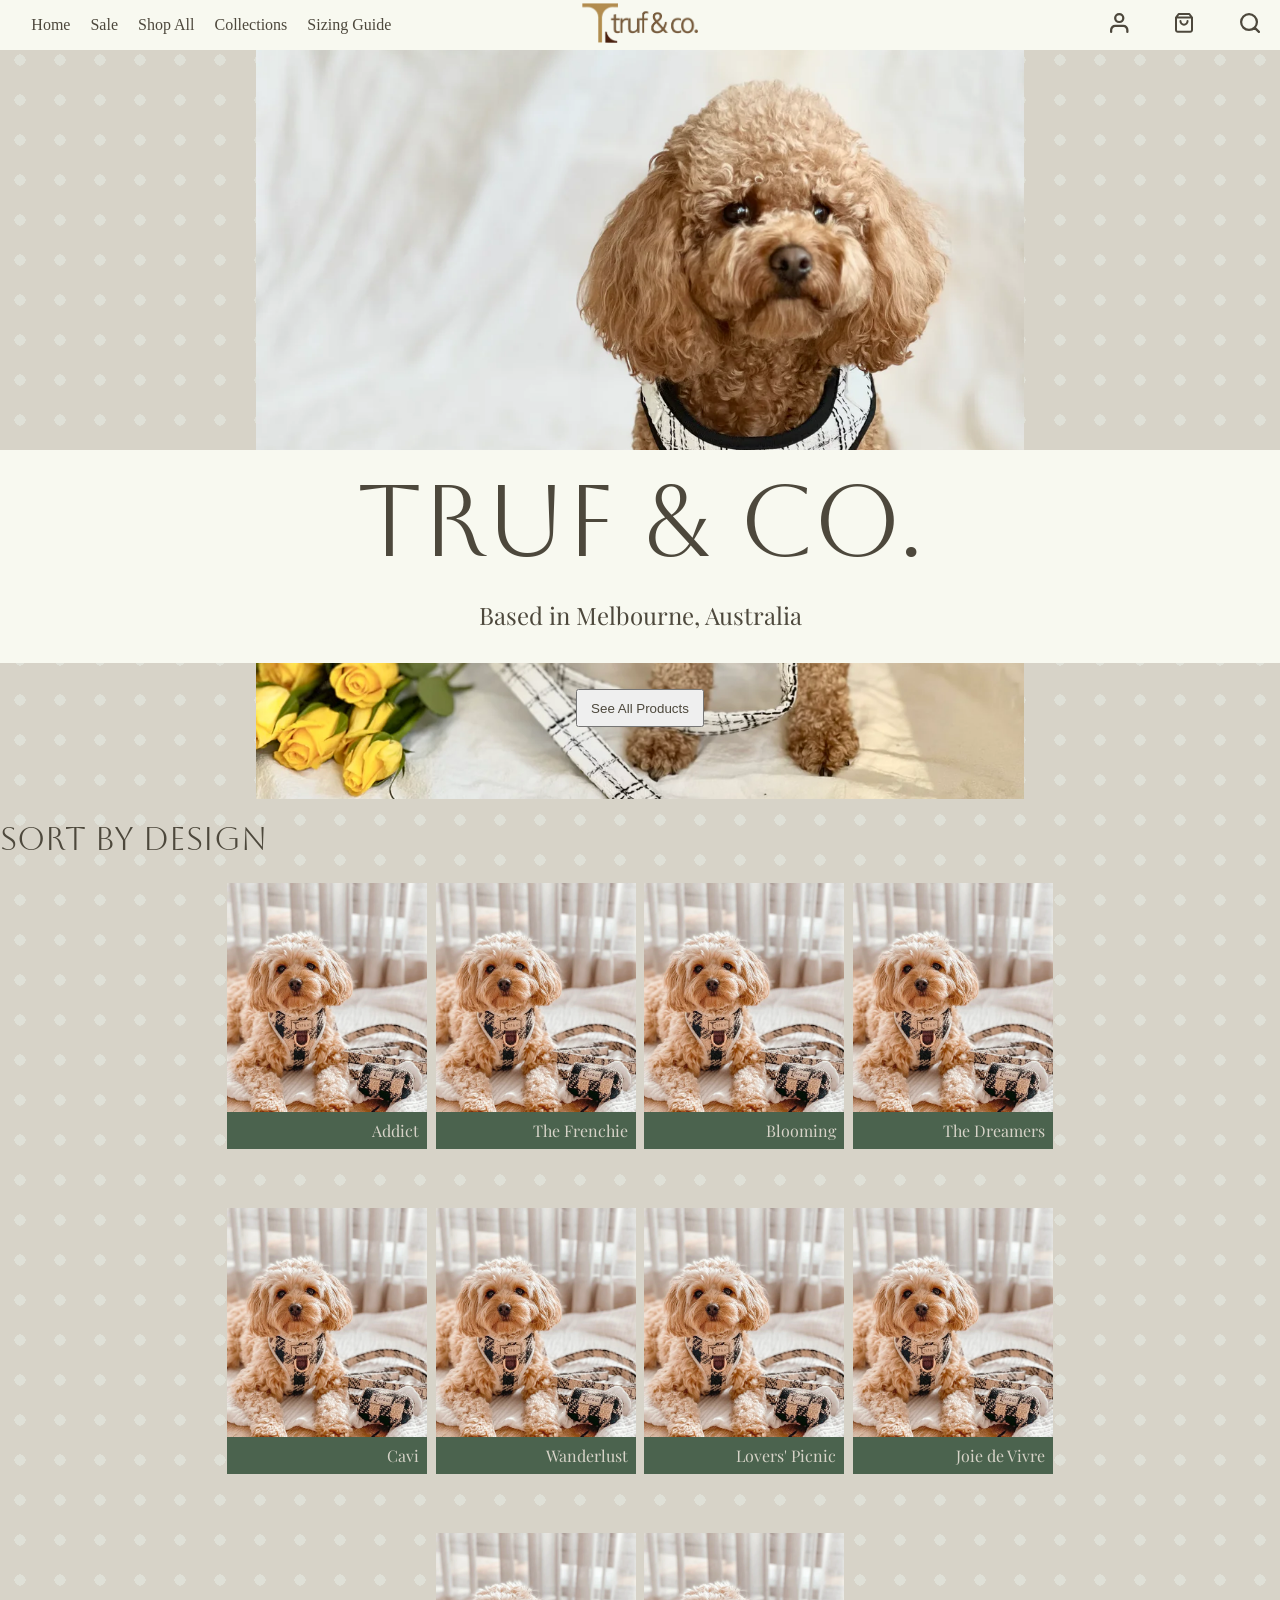
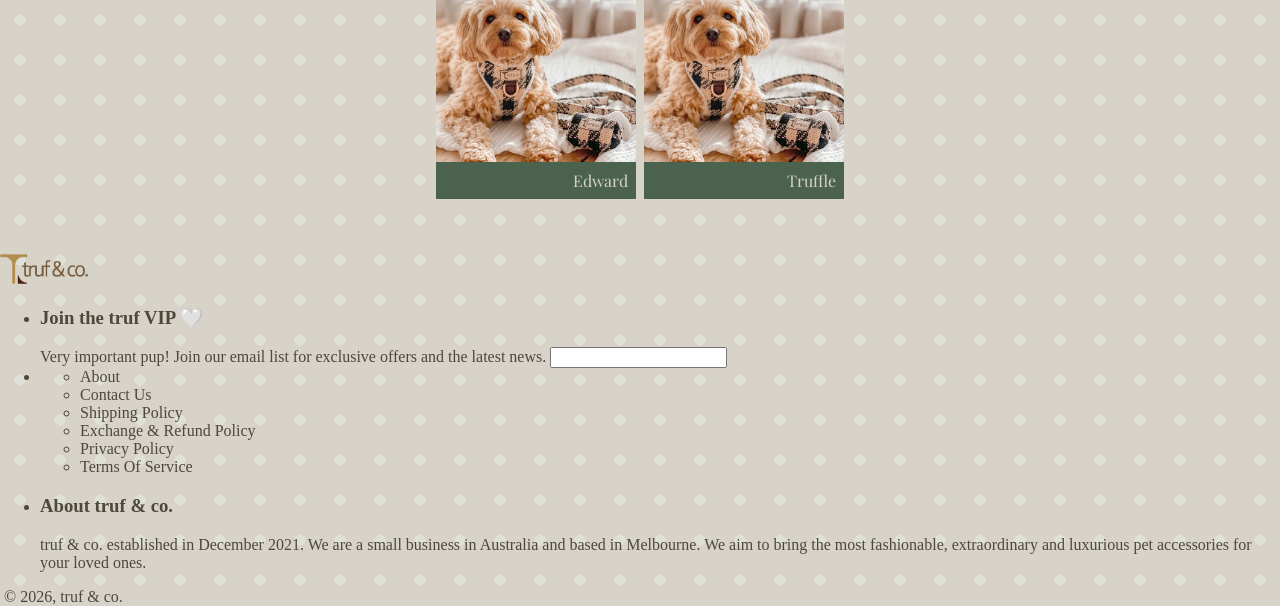
==== index.html @ fb55b65d "5/12" ====
<!DOCTYPE html>
<html lang="en">
<head>
    <meta charset="UTF-8">
    <meta name="viewport" content="width=device-width, initial-scale=1.0">
    <title>truf & co.</title>
    
    <link rel="stylesheet" href="style.css">
    <link rel="preconnect" href="https://fonts.googleapis.com">
    <link rel="preconnect" href="https://fonts.gstatic.com" crossorigin>
    <link href="https://fonts.googleapis.com/css2?family=Aboreto&family=Playfair+Display:ital,wght@0,400..900;1,400..900&display=swap" rel="stylesheet">
    
</head>
<body>
    <nav>
        <ul class="leftAlign">
            <li><a href="index.html">Home</a></li>
            <li><a href="">Sale</a></li>
            <li>
                <div class="dropdown">
                    <a href="allProducts.html" class="dropbtn">Shop All</a><br>
                    <aside class="dropdownContent">
                            <br><a href="harnessProductListing.html">Harnesses</a> <br><br>
                            <a href="sweaterProductListing.html">Sweaters & Jumpers</a><br><br>
                            <a href="">Bandanas</a><br><br>
                            <a href="">Leashes</a><br><br>
                            <a href="">Collars</a><br><br>
                            <a href="">Waste Bag Holders</a><br><br>
                            <a href="">Accessories</a><br><br>
                            <a href="">For Hoomans</a><br>
                    </aside>
                </div>
            </li>

            <li>
                <div class="dropdown">
                    <a class="dropbtn">Collections</a><br>
                    <aside class="dropdownContent">
                            <br><a href="addictProductListing.html">Addict</a> <br><br>
                            <a href="">The Frenchie</a><br><br>
                            <a href="">Blooming</a><br><br>
                            <a href="">The Dreamers</a><br><br>
                            <a href="">Cavi</a><br><br>
                            <a href="">Wanderlust</a><br><br>
                            <a href="">Lover's Picnic</a><br><br>
                            <a href="">Joie de Vivre</a><br><br>
                            <a href="">Edward</a><br><br>
                            <a href="">Truffle</a><br>
                    </aside>
                </div>    
            </li>
            <li><a href="">Sizing Guide</a></li>
        </ul>



        <div class="center">
            <a><img src="image/logo.png" height="40px"></a>
        </div>


        <div class="rightAlign">
            <span><a><img src="image/profile.svg" height="20px"></a></span>
            <span><a> <img src="image/shoppingBag.svg"height="20px"> </a></span>
            <span><a> <img src="image/search.svg"height="20px"> </a></span>
        </div>
    </nav>

    <header class="hero" >
        <img src="image/hero.webp" >
        <div class="overlay"> 
            <div class="banner">
                <h1>truf & co.</h1>
                <h2>Based in Melbourne, Australia</h2>
            </div>
            <button><a href="allProducts.html">See All Products</a></button>
        </div>
        </div>
    </header>

    <main class="whiteBG">
        <h1>Sort By Design</h1>
        <div id="allProducts" class="style"></div>
    </main>

    <footer>
        <img src="image/logo.png" height="30px">
        <ul>
            <li> 
                <h3>Join the truf VIP 🤍</h3> 
                Very important pup! Join our email list for exclusive offers and the latest news.
                <input type="email">
            </li>
            <li>
                <ul>
                    <li>About</li>
                    <li>Contact Us</li>
                    <li>Shipping Policy</li>
                    <li>Exchange & Refund Policy</li>
                    <li>Privacy Policy</li>
                    <li>Terms Of Service</li>
                </ul>
            </li>
            <li>
                <h3>About truf & co.</h1>
                truf & co. established in December 2021. We are a small business in Australia and based in Melbourne. We aim to bring the most fashionable, extraordinary and luxurious pet accessories for your loved ones.
            </li>
        </ul>
        <div>
            <span><img src=""><img src=""></span>
            © 2026, truf & co.
        </div>
    </footer>
</body>
<script src="script.js"></script>
</html>
---- style.css ----
:root {
  --polka-bg-image:
    radial-gradient(#dfe0d7 19.6%, transparent 19.6%);
  --polka-bg-position: 0px 0px, 40px 40px;
  --polka-bg-size: 40px 40px;
  --polka-bg-color: #D7D3C8;
}
body{
    margin: 0;
    padding: 0;
    font-family: "Times New Roman", system-ui;
    overflow-x: hidden;
    color: #4D483C;
    background-image: var(--polka-bg-image);
    background-position: var(--polka-bg-position);
    background-size: var(--polka-bg-size);
    background-color: var(--polka-bg-color);
    
}

a {
    text-decoration: none;
    color: #4D483C;
}

h1 {
    font-family: "Aboreto", system-ui;
    font-weight: 100;
    font-style: normal;
}
h2 {
    font-family: "Playfair Display", system-ui;
    font-weight: 100;
    font-style: normal;
}

                                                                  /* Nav bar */

nav {
    height: 50px;
    width: 100%;
    display: grid;
    position: fixed;
    grid-template-columns:1fr 1fr 1fr;
    align-items: center;
    padding: 0;
    z-index: 2;
    background-color: #F8F9F0;
}
.leftAlign {
    justify-self: start;
    width: 100%;
    height: 50px;
    display: flex;
    flex-direction: row;
}

.center {
    justify-self: center;
}

.rightAlign {
    justify-self: end;
    width: 150px;
    padding-left: 20px;
    padding-right: 20px;
    display: flex;
    justify-content: space-between;
}
nav > ul{
    margin:0 5% 0 5%;
    padding:0;
    list-style-type: none;
}

nav li{
    padding: 10px ;
    margin-top: auto;
    margin-bottom: auto;
    flex-shrink: 0;
    height:fit-content;
}

.dropdownContent {
    display: none;
}

.dropdownContent a{
    margin: 10px;
    padding: 5px;
}

.dropdown:hover .dropdownContent {
    display: block;
    position: absolute;
    background-color: #F8F9F0;
    padding: 10px;
    border-radius: 5px;
}
                                                                  /* Hero */

.header {
    background-color: #D7D3C8;
}

.hero{
    width: 100%;
    height: 50%;
}

.hero img{
    margin: 0 20% 0 20%;
    display: flex;
    justify-content: center;
    position: relative;
    max-height: 1024px;
    max-width: 60%;
    height: auto;
    width: 70%;
    object-fit: cover;
    z-index: 0;
}
.overlay {
    text-align: center;
    position: absolute;
    top: 50%;
    width: 100%;
    z-index: 1;
}
.banner{
    background-color: #F8F9F0;
    padding: 1%;
    box-shadow: black 5px;
}

.banner h1{
    font-size: 100px;
    text-align: center;
    margin: 0;
}
.overlay button{
    margin-top: 2%;
    padding: .75% 1% .75% 1%;
}

.productCard{
    display: flex;
    flex-direction: column;
    align-items: center;
    justify-content: space-between;
    width: fit-content;
    height: fit-content;
    padding: 10px;
}
.productCard img{
    max-width: 200px;
    width: auto;
    height: auto;
    object-fit: cover;
}
                                                                  /* Header */
header {

}
                                                                  /* Hero */
.productPage{
    background-color: #4D483C;
}
                                                                  /* Cards */
.productType {
    display: inline-flex;
    flex-wrap: wrap;
    justify-content: center;
}

.productSection {
    width: 23%;
    margin: 0.5%;
    height: fit-content;
}
.productSection img{
    width: 100%;
    z-index: -1;
}
.productSection h2{
    width: 92%;
    background-color: #D7D3C8;
    z-index: 1;
    position: relative;
    transform: translateY(-100%);
    padding: 4%;
    text-align: right;
}

.style {
    display: inline-flex;
    flex-wrap: wrap;
    justify-content: center;
    width: 70%;
    margin: 0 15%;
}
.style .productSection {
    min-width: 200px;
    max-height: 10%;
    width: 15%;
    margin: 0.5%;
}
.style article {
}
.style .productSection img{
    width: 100%;
    z-index: -1;
}
.style .productSection h2{
    background-color: #4B634E;
    color: #D7D3C8;
    font-size: 100%;
}
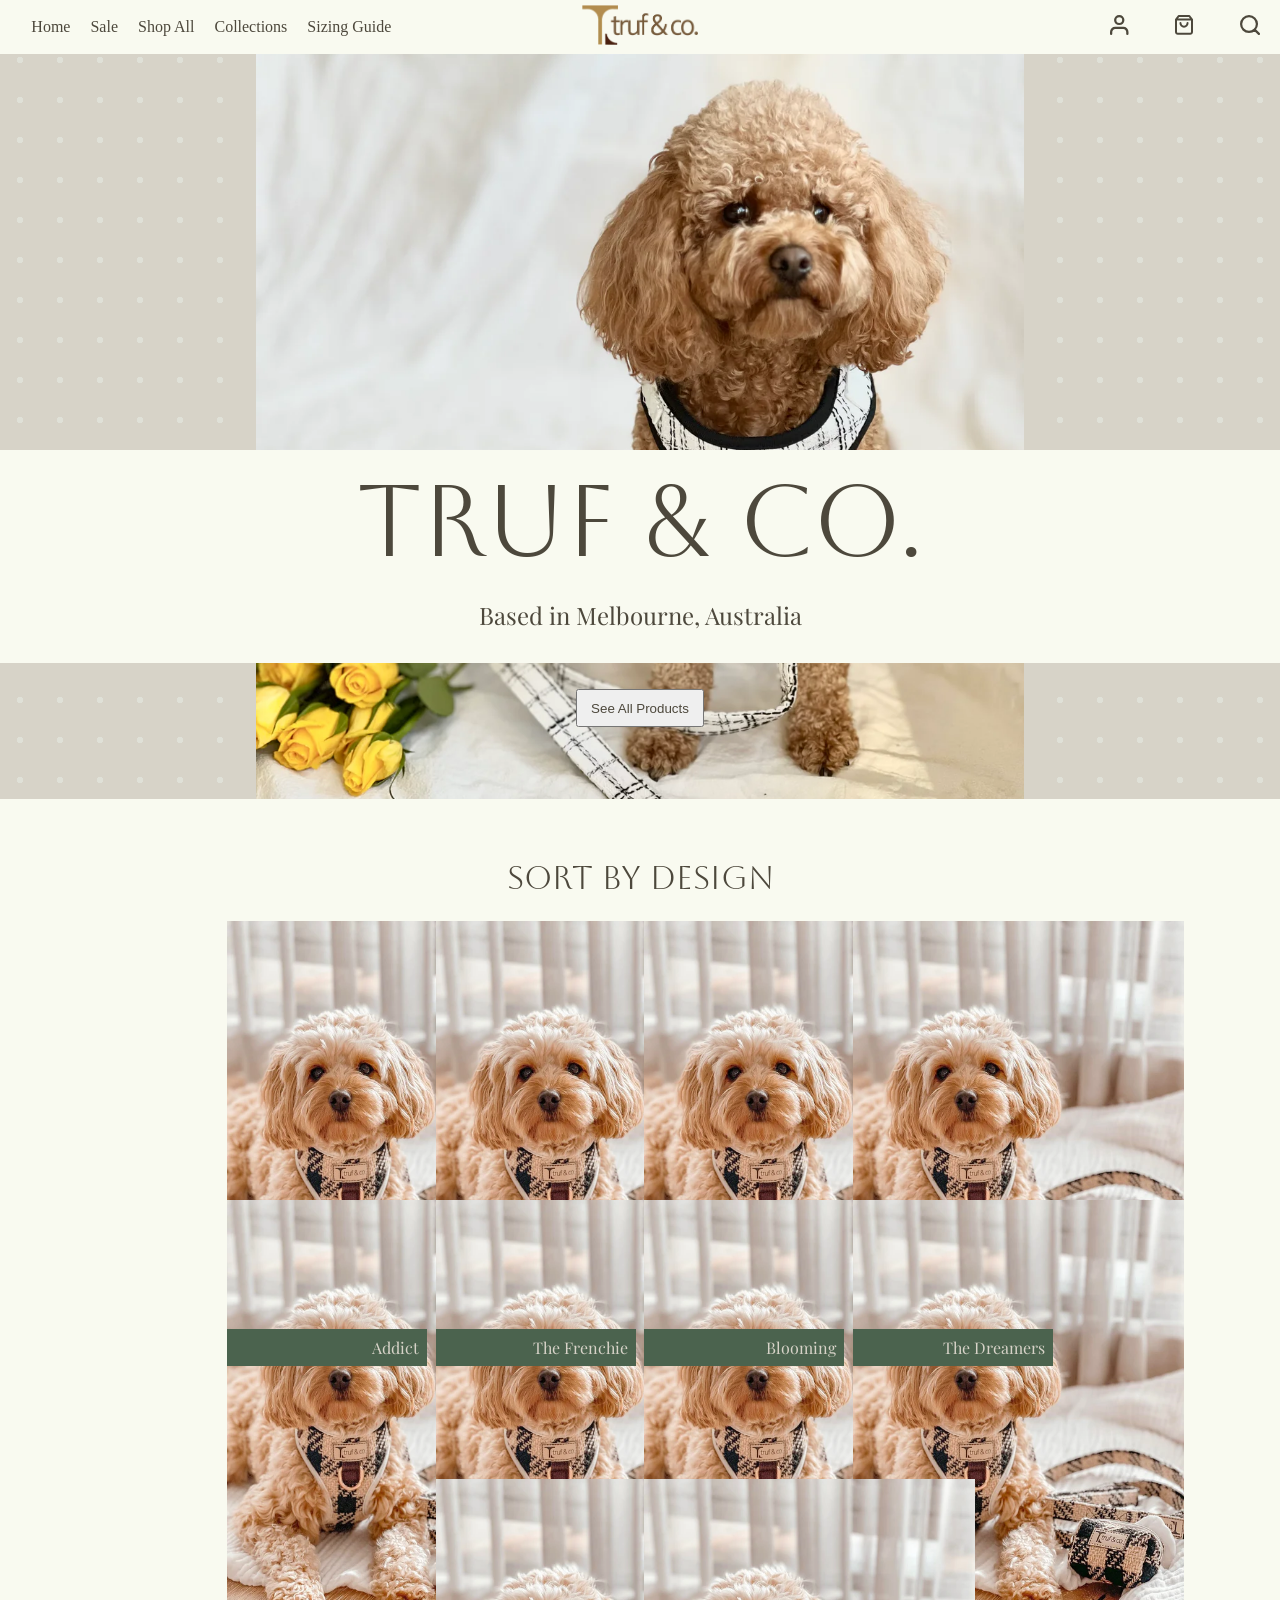
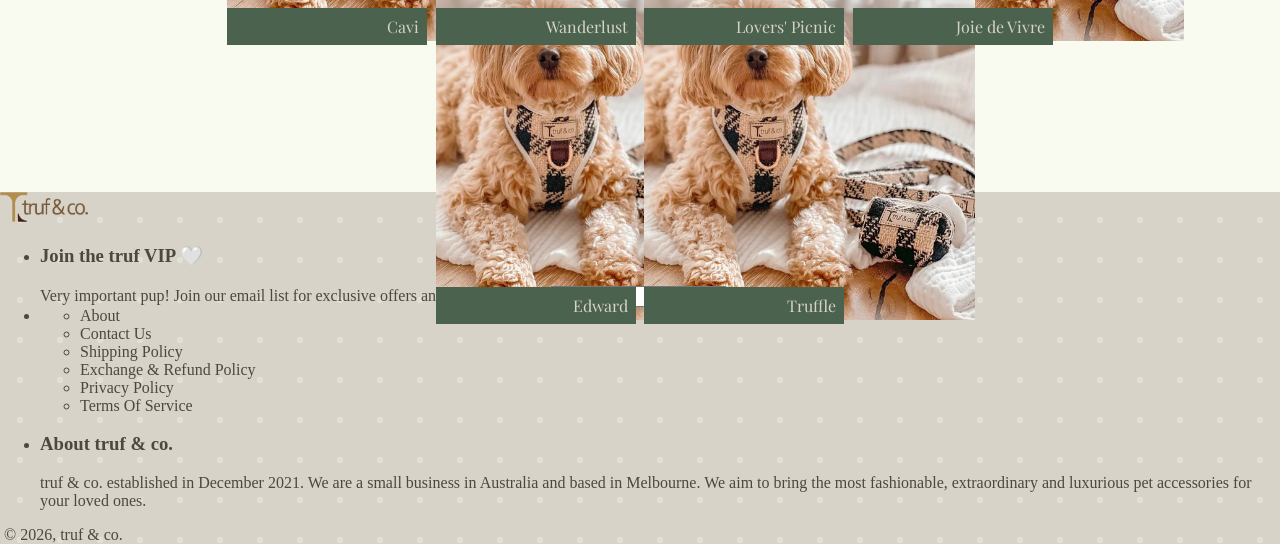
==== commit 8bb044b6: "5/12" ====
--- a/index.html
+++ b/index.html
@@ -78,8 +78,8 @@
         </div>
     </header>
 
-    <main class="whiteBG">
-        <h1>Sort By Design</h1>
+    <main class="whiteBG" id="Collections">
+        <h1 class="heading">Sort By Design</h1>
         <div id="allProducts" class="style"></div>
     </main>
 
--- a/style.css
+++ b/style.css
@@ -1,6 +1,6 @@
 :root {
   --polka-bg-image:
-    radial-gradient(#dfe0d7 19.6%, transparent 19.6%);
+    radial-gradient(#dfe0d7 10.6%, transparent 5.6%);
   --polka-bg-position: 0px 0px, 40px 40px;
   --polka-bg-size: 40px 40px;
   --polka-bg-color: #D7D3C8;
@@ -37,15 +37,17 @@
                                                                   /* Nav bar */
 
 nav {
-    height: 50px;
+    height: 6%;
     width: 100%;
     display: grid;
     position: fixed;
+    top: 0;
+    left: 0;
     grid-template-columns:1fr 1fr 1fr;
     align-items: center;
     padding: 0;
     z-index: 2;
-    background-color: #F8F9F0;
+    background-color: #f9faf0;
 }
 .leftAlign {
     justify-self: start;
@@ -128,7 +130,7 @@
     z-index: 1;
 }
 .banner{
-    background-color: #F8F9F0;
+    background-color: #f9faf0;
     padding: 1%;
     box-shadow: black 5px;
 }
@@ -143,30 +145,46 @@
     padding: .75% 1% .75% 1%;
 }
 
+                                                                  /* Product List Card */
+
 .productCard{
-    display: flex;
-    flex-direction: column;
-    align-items: center;
+    display: inline-flex;
+    flex-wrap: wrap;
+    justify-content: center;
     justify-content: space-between;
     width: fit-content;
     height: fit-content;
     padding: 10px;
+    background-color: #D7D3C8 ;
+    margin: 0.5%;
 }
 .productCard img{
-    max-width: 200px;
-    width: auto;
-    height: auto;
+    width: 331px;
+    height: 441px;
     object-fit: cover;
 }
                                                                   /* Header */
-header {
-
-}
-                                                                  /* Hero */
+.header {
+    width: 100%;
+    height: 100%;
+    background-color: #4B634E;
+    padding: 10% 0;
+    margin: 3% 0;
+}
+                                                                  /* Section */
 .productPage{
     background-color: #4D483C;
 }
-                                                                  /* Cards */
+.whiteBG {
+    background-color: #f9faf0;
+    --polka-bg-image:
+    radial-gradient(#D7D3C8  10.6%, transparent 5.6%);
+}
+#Collections {
+    text-align: center;
+    padding: 3% 0;
+}
+                                                                  /* Section cards */
 .productType {
     display: inline-flex;
     flex-wrap: wrap;
@@ -180,15 +198,14 @@
 }
 .productSection img{
     width: 100%;
-    z-index: -1;
 }
 .productSection h2{
     width: 92%;
     background-color: #D7D3C8;
-    z-index: 1;
     position: relative;
     transform: translateY(-100%);
     padding: 4%;
+    margin: 0;
     text-align: right;
 }
 
@@ -204,15 +221,15 @@
     max-height: 10%;
     width: 15%;
     margin: 0.5%;
-}
-.style article {
+    height: 270px;
 }
 .style .productSection img{
-    width: 100%;
-    z-index: -1;
+    width: 331px;
+    height: 441px;
 }
 .style .productSection h2{
     background-color: #4B634E;
     color: #D7D3C8;
     font-size: 100%;
-}+}
+
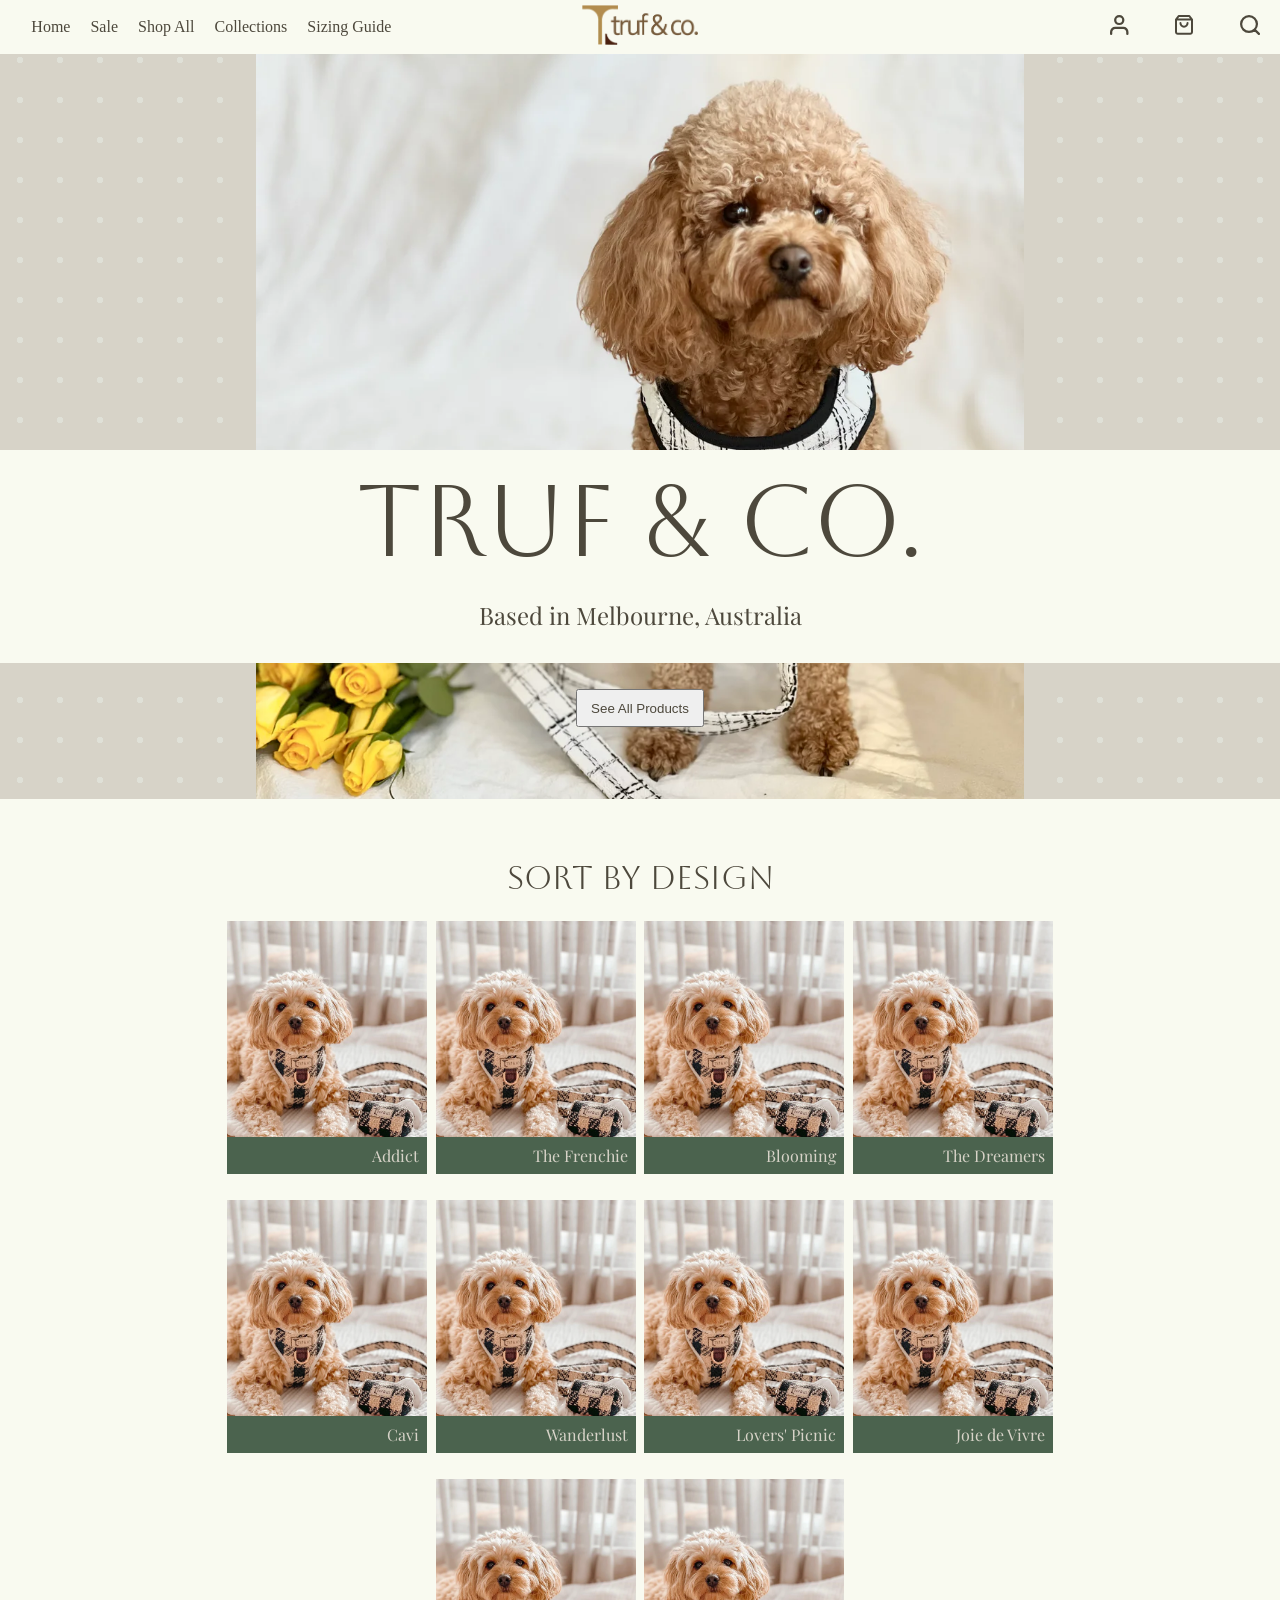
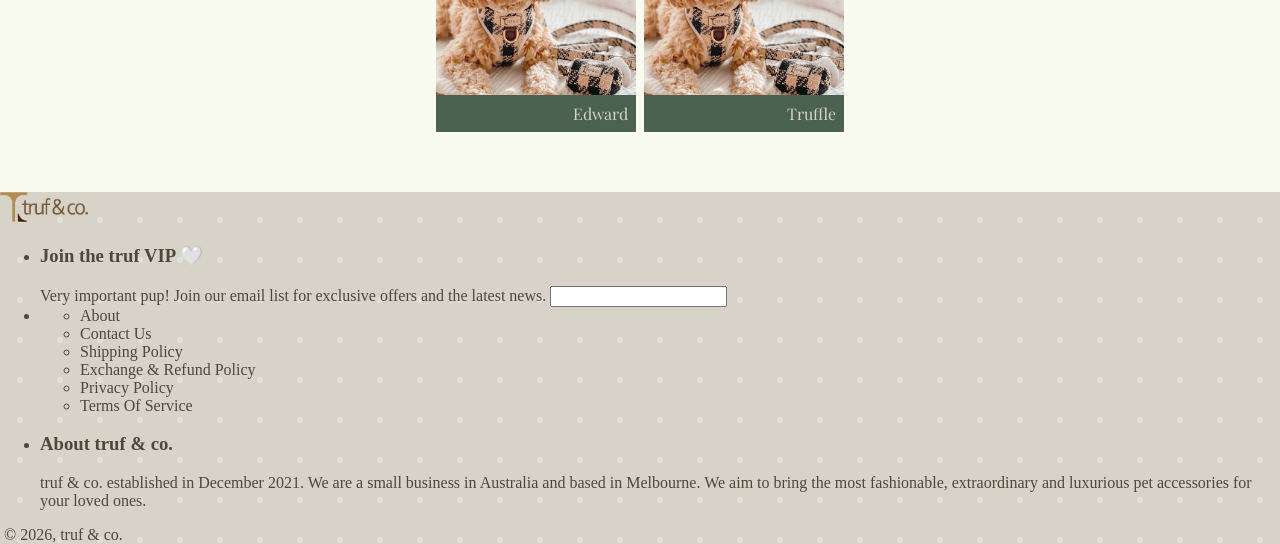
==== commit 2472630b: "5/19" ====
--- a/index.html
+++ b/index.html
@@ -66,7 +66,7 @@
         </div>
     </nav>
 
-    <header class="hero" >
+    <div class="hero" >
         <img src="image/hero.webp" >
         <div class="overlay"> 
             <div class="banner">
@@ -76,7 +76,7 @@
             <button><a href="allProducts.html">See All Products</a></button>
         </div>
         </div>
-    </header>
+    </div>
 
     <main class="whiteBG" id="Collections">
         <h1 class="heading">Sort By Design</h1>
--- a/style.css
+++ b/style.css
@@ -85,6 +85,7 @@
 
 .dropdownContent {
     display: none;
+    background-color: #F8F9F0;
 }
 
 .dropdownContent a{
@@ -95,15 +96,21 @@
 .dropdown:hover .dropdownContent {
     display: block;
     position: absolute;
+    padding: 10px;
+    border-radius: 2px;
+}
+.productPageNav {
+    background-color: #CEC5B5;
+}
+.productPageNav .dropdownContent{
+    background-color: #CEC5B5;
+}
+.productNav {
     background-color: #F8F9F0;
-    padding: 10px;
-    border-radius: 5px;
 }
                                                                   /* Hero */
 
-.header {
-    background-color: #D7D3C8;
-}
+
 
 .hero{
     width: 100%;
@@ -163,17 +170,37 @@
     height: 441px;
     object-fit: cover;
 }
-                                                                  /* Header */
-.header {
+                                                                  /* Headers */
+.wrapper {
     width: 100%;
     height: 100%;
     background-color: #4B634E;
     padding: 10% 0;
-    margin: 3% 0;
+    margin: 3% 0 0;
+}
+.titleHeading {
+    background-color: #D7D3C8;
+    margin: 0;
+    padding: 1% 0;
+    text-align: center;
+}
+.titleHeading h1{
+    margin: 0;
+}
+.stickyFilter {
+    background-color: #F8F9F0;
+    display: flex;
+    justify-content: space-between;
+    padding: 2%;
+}
+.stickyFilter p{
+    margin: 0 5%;  
 }
                                                                   /* Section */
 .productPage{
     background-color: #4D483C;
+    --polka-bg-image:
+    radial-gradient(#9C9993  10.6%, transparent 5.6%)
 }
 .whiteBG {
     background-color: #f9faf0;
@@ -224,8 +251,8 @@
     height: 270px;
 }
 .style .productSection img{
-    width: 331px;
-    height: 441px;
+    width: 100%;
+    transition: .5s ease-in;
 }
 .style .productSection h2{
     background-color: #4B634E;
@@ -233,3 +260,4 @@
     font-size: 100%;
 }
 
+
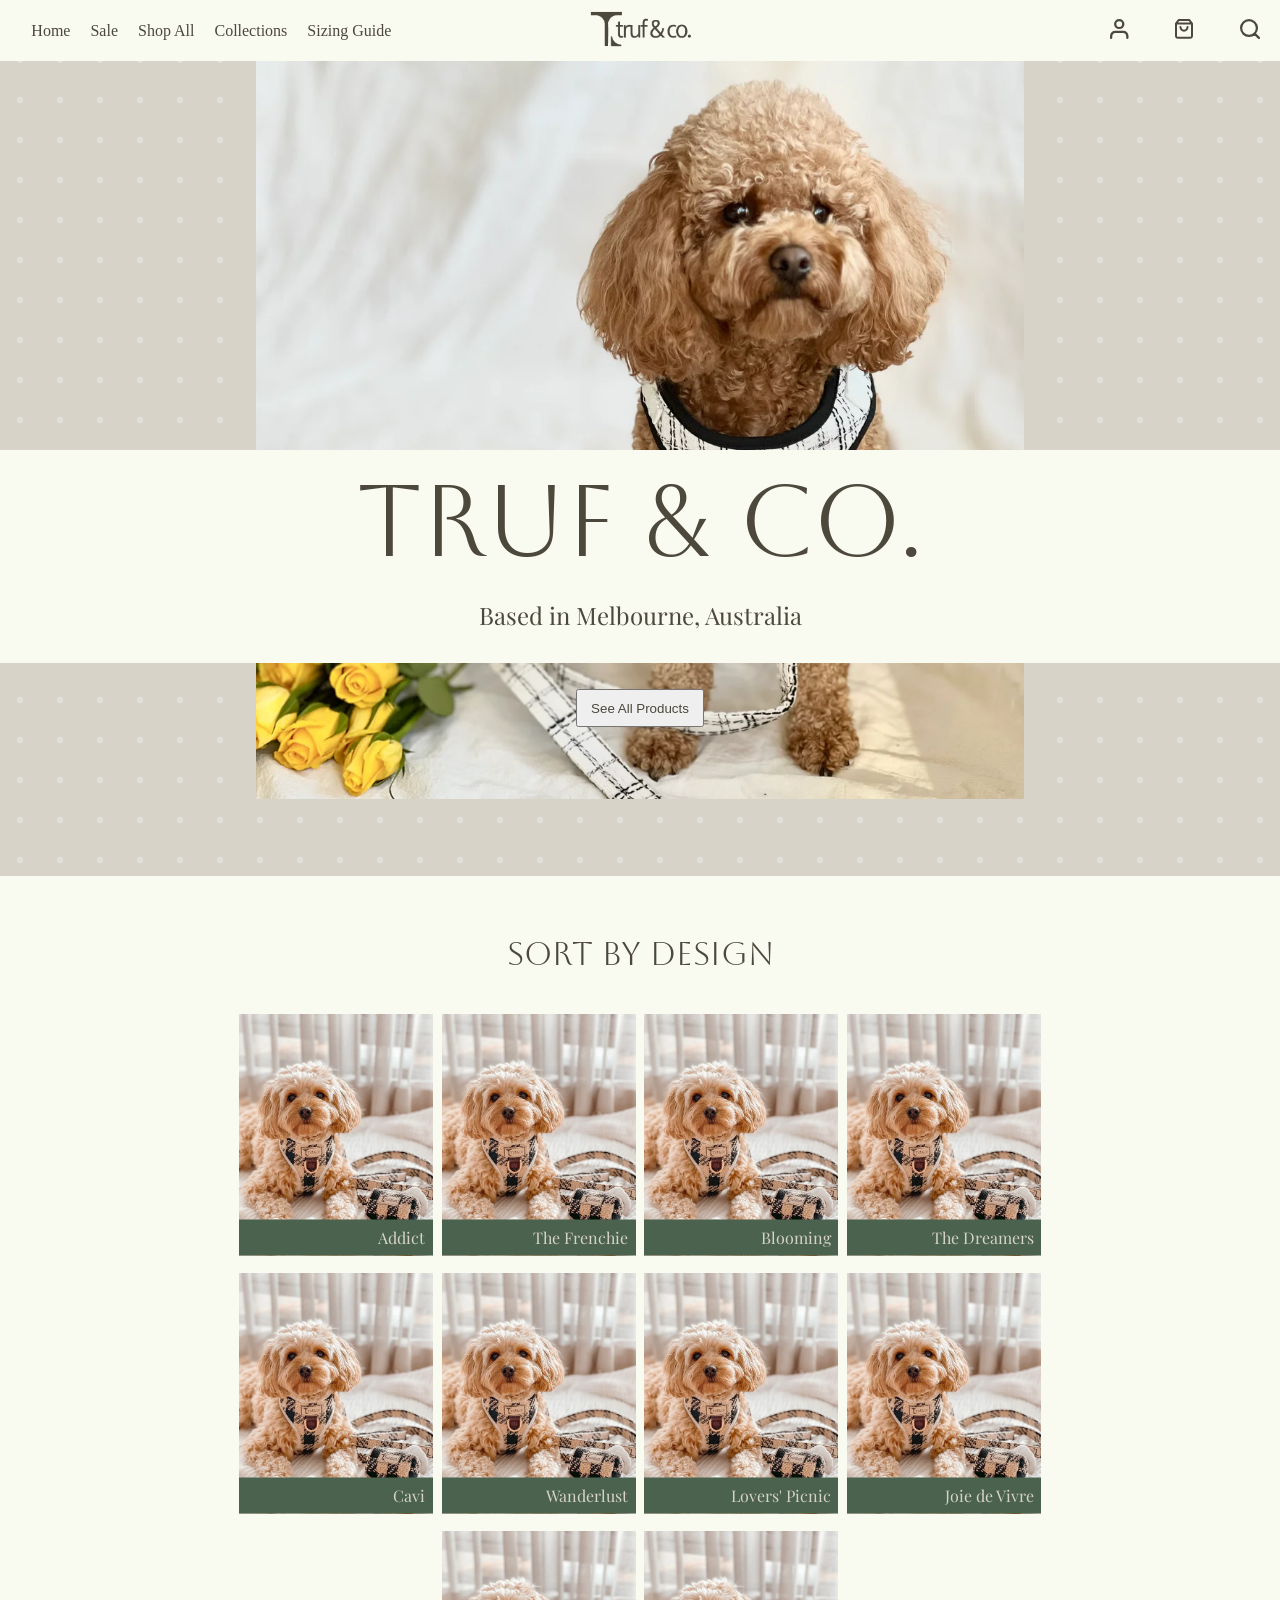
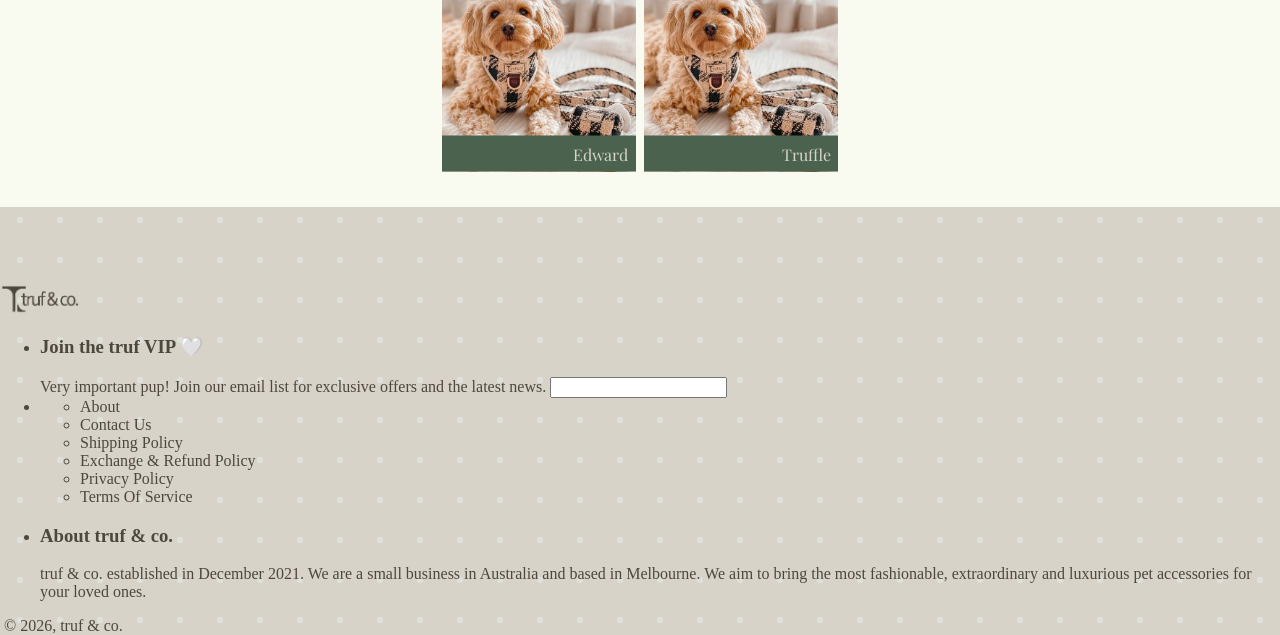
==== commit 5e3fd9e0: "Add product filtering and sorting options, enhance cart functionality, and improve responsive design" ====
--- a/index.html
+++ b/index.html
@@ -14,10 +14,10 @@
 <body>
     <nav>
         <ul class="leftAlign">
-            <li><a href="index.html">Home</a></li>
-            <li><a href="">Sale</a></li>
-            <li>
-                <div class="dropdown">
+            <li class="desktop"><a href="index.html">Home</a></li>
+            <li class="desktop"><a href="">Sale</a></li>
+            <li class="desktop">
+                <div class="dropdown desktop">
                     <a href="allProducts.html" class="dropbtn">Shop All</a><br>
                     <aside class="dropdownContent">
                             <br><a href="harnessProductListing.html">Harnesses</a> <br><br>
@@ -29,10 +29,12 @@
                             <a href="">Accessories</a><br><br>
                             <a href="">For Hoomans</a><br>
                     </aside>
+
+                    
                 </div>
             </li>
 
-            <li>
+            <li class="desktop">
                 <div class="dropdown">
                     <a class="dropbtn">Collections</a><br>
                     <aside class="dropdownContent">
@@ -49,20 +51,26 @@
                     </aside>
                 </div>    
             </li>
-            <li><a href="">Sizing Guide</a></li>
+            <li class="desktop"><a href="">Sizing Guide</a></li>
+
+            <li><div class="mobile">
+            <a><img src="image/truflogo1Vectorized.png" height="40px"></a>
+            </li>
+        </div>
         </ul>
 
 
 
         <div class="center">
-            <a><img src="image/logo.png" height="40px"></a>
+            <a class="desktop"><img src="image/truflogo1Vectorized.png" height="40px"></a>
         </div>
 
 
         <div class="rightAlign">
             <span><a><img src="image/profile.svg" height="20px"></a></span>
-            <span><a> <img src="image/shoppingBag.svg"height="20px"> </a></span>
+            <span><a href="cart.html"> <img src="image/shoppingBag.svg"height="20px"> </a></span>
             <span><a> <img src="image/search.svg"height="20px"> </a></span>
+            <span class="mobile"><a> <img src="image/hamburger.svg"height="20px"> </a></span>
         </div>
     </nav>
 
@@ -84,7 +92,7 @@
     </main>
 
     <footer>
-        <img src="image/logo.png" height="30px">
+        <img src="image/truflogo1Vectorized.png" height="30px">
         <ul>
             <li> 
                 <h3>Join the truf VIP 🤍</h3> 
--- a/style.css
+++ b/style.css
@@ -14,8 +14,11 @@
     background-image: var(--polka-bg-image);
     background-position: var(--polka-bg-position);
     background-size: var(--polka-bg-size);
-    background-color: var(--polka-bg-color);
-    
+    background-color: var(--polka-bg-color);    
+}
+
+main{
+    margin: 6% 0;
 }
 
 a {
@@ -37,7 +40,7 @@
                                                                   /* Nav bar */
 
 nav {
-    height: 6%;
+    height: 61px;
     width: 100%;
     display: grid;
     position: fixed;
@@ -108,6 +111,18 @@
 .productNav {
     background-color: #F8F9F0;
 }
+.mobile {
+    display: none;
+}
+
+@media (max-width: 750px) {
+    .mobile {
+        display: block;
+    }
+    .desktop {
+        display: none;
+    }
+}
                                                                   /* Hero */
 
 
@@ -159,42 +174,86 @@
     flex-wrap: wrap;
     justify-content: center;
     justify-content: space-between;
-    width: fit-content;
-    height: fit-content;
-    padding: 10px;
-    background-color: #D7D3C8 ;
-    margin: 0.5%;
+    width: 267px;
+    height: 369px;
+    margin: 1.2% 0.5%;
 }
 .productCard img{
-    width: 331px;
-    height: 441px;
+    width: 267px;
+    height: 306px;
     object-fit: cover;
+}
+.productText {
+    z-index: 2;
+    background-color: #D7D3C8;
+    padding: 4%;
+    padding-bottom: 0;
+    height: 64px;
+}
+.productText p, .productText span{
+    margin: 0 2% 0 2%;
+    display: flex;
+    float: left;
+}
+.productText h4 {
+    margin: 1%;
+}
+.saleBadge {
+    background-color: #4B634E;
+    color: #D7D3C8;
+    padding: 0 7%;
+    margin-left: 2%;
+    border-radius: 25px;
+}
+.offSale {
+    background-color: #4D483C;
+    color: #D7D3C8;
+    padding: 0 7%;
+    border-radius: 25px;
 }
                                                                   /* Headers */
 .wrapper {
     width: 100%;
-    height: 100%;
+    height: auto;
     background-color: #4B634E;
+    font-size: 60px;
+    color: #F8F9F0;
+    text-align: center;
+}
+.wrapper h1{
     padding: 10% 0;
-    margin: 3% 0 0;
-}
+    margin: 0;
+}
+
+.wrapper img {
+    margin: 0;
+    object-fit: cover;
+    width: 100%;
+    height: 750px;
+}
+
 .titleHeading {
     background-color: #D7D3C8;
     margin: 0;
     padding: 1% 0;
     text-align: center;
+    border-bottom: black 1px solid;
 }
 .titleHeading h1{
     margin: 0;
 }
-.stickyFilter {
+.Filter {
     background-color: #F8F9F0;
     display: flex;
     justify-content: space-between;
-    padding: 2%;
-}
-.stickyFilter p{
+    padding: 1.5%;
+}
+.Filter p{
     margin: 0 5%;  
+}
+.stickyTitle {
+    position: sticky;
+    top: 50px;
 }
                                                                   /* Section */
 .productPage{
@@ -219,9 +278,9 @@
 }
 
 .productSection {
-    width: 23%;
-    margin: 0.5%;
-    height: fit-content;
+    margin: 2% 0.5%;
+    width: 334px;
+    height: 373px;
 }
 .productSection img{
     width: 100%;
@@ -244,11 +303,10 @@
     margin: 0 15%;
 }
 .style .productSection {
-    min-width: 200px;
     max-height: 10%;
-    width: 15%;
-    margin: 0.5%;
-    height: 270px;
+    width: 194px;
+    margin: 2.3% 0.5%;
+    height: 217px;
 }
 .style .productSection img{
     width: 100%;
@@ -260,4 +318,169 @@
     font-size: 100%;
 }
 
-
+.imageB {
+    display: none;
+}
+.imageA {
+    display: block;
+}
+.productCard:hover, .productSection:hover {
+    .imageA {
+        display: none;
+    }
+    .imageB {
+        display:block;
+    }
+}
+
+
+                                                                  /* product page */
+.productInfo {
+    display: grid;
+    grid-template-columns: 1fr 1fr;
+    margin: 2% 4% 0 4%;
+    color: #515F59;
+}
+.productListing {
+    background-color: #F8F9F0;
+    --polka-bg-image:transparent;
+}
+.productListing .wrapper {
+    height: 756px;
+}
+.productInfo h2 {
+    margin: 0;
+    font-size: 64px;
+}
+.productInfo .productPrice {
+    margin: 0 0 5% 0;
+    font-family: "helvetica";
+    font-weight: bold;
+    font-size: 32px;
+}
+.productDetails h4{
+    margin: 1% 0 0 0;
+    font-size: 24px;
+    font-weight: normal;
+}
+.tableHeadings th{
+    text-align:left;
+    padding-bottom: 2%;
+    font-size: 24px
+}
+.tableHeadings button{
+    background: unset; 
+    border: 0;
+    text-align:left;
+    padding-bottom: 1%;
+    font-size: 24px;
+    font-weight: bold;
+    font-family: 'Times New Roman', Times, serif;
+    color: #4B634E;
+}
+.tableData th, .tableData td{
+ width: 50%;   
+}
+.productDetails table {
+    width: 100%;
+}
+
+
+
+#quantity {
+    display: grid;
+    grid-template-columns:1fr 1fr 1fr;
+    text-align: center;
+    width: 50%;
+    border: #4B634E 2px solid;
+    border-radius: 5px;
+}
+
+#quantity button{
+    background: unset; 
+    border: 0;
+    padding: 2%;
+    cursor:pointer;
+}
+.addToCart button{
+    margin-top: 6%;
+    background: #CEC5B5; 
+    border: 0;
+    width: 200%;
+    height: 50px;
+    cursor:pointer;
+}
+
+.tableButtons input {
+    position: absolute;
+    opacity: 0;
+    cursor: pointer;
+    height: 0;
+    width: 0;
+}
+.tableButtons label{
+    
+    position: relative;
+    cursor: pointer;
+    font-size: 22px;
+    user-select: none;
+}
+
+.tableButtons label input:checked ~ .checkmark {
+  background-color: #515F59;
+  color: #D7D3C8;
+}
+.size span {
+    display: inline-block;
+    height: 50px;
+    width: 50px;
+    text-align: center;
+    background-color: unset;
+    color: #515F59;
+    border: #515F59 solid 1px;
+    border-radius: 5px;
+}
+.size p{
+    transform: translateY(-10px);
+}
+.colourSelect span{
+    display: flex;
+    float: left;
+    width: 80px;
+    height: 80px;
+    border-radius: 50px;
+    border: #4D483C solid 1px;
+    margin-right: 20px;
+    margin-bottom: 10%;
+}
+.colourSelect p{
+    margin:auto;
+}
+
+.tableButtons label input:checked ~ #selectBeige {
+  background-color: #F0D2C8;
+}
+.tableButtons label input:checked ~ #selectGrey {
+  background-color: #CCCACA;
+}
+
+.productDetails summary{
+    width: 100%;
+    font-size: 20px;
+    font-family: "Aboreto", system-ui;
+    font-weight: 100;
+    font-style: normal;
+    padding: 3% 0;
+    border-top: #4D483C solid 2px;
+    cursor:pointer;
+}
+.productDetails summary::marker {
+  content: "";
+}
+
+
+.productDetails details p{
+    margin-left: 2%;
+    margin-top: -2%;
+}
+
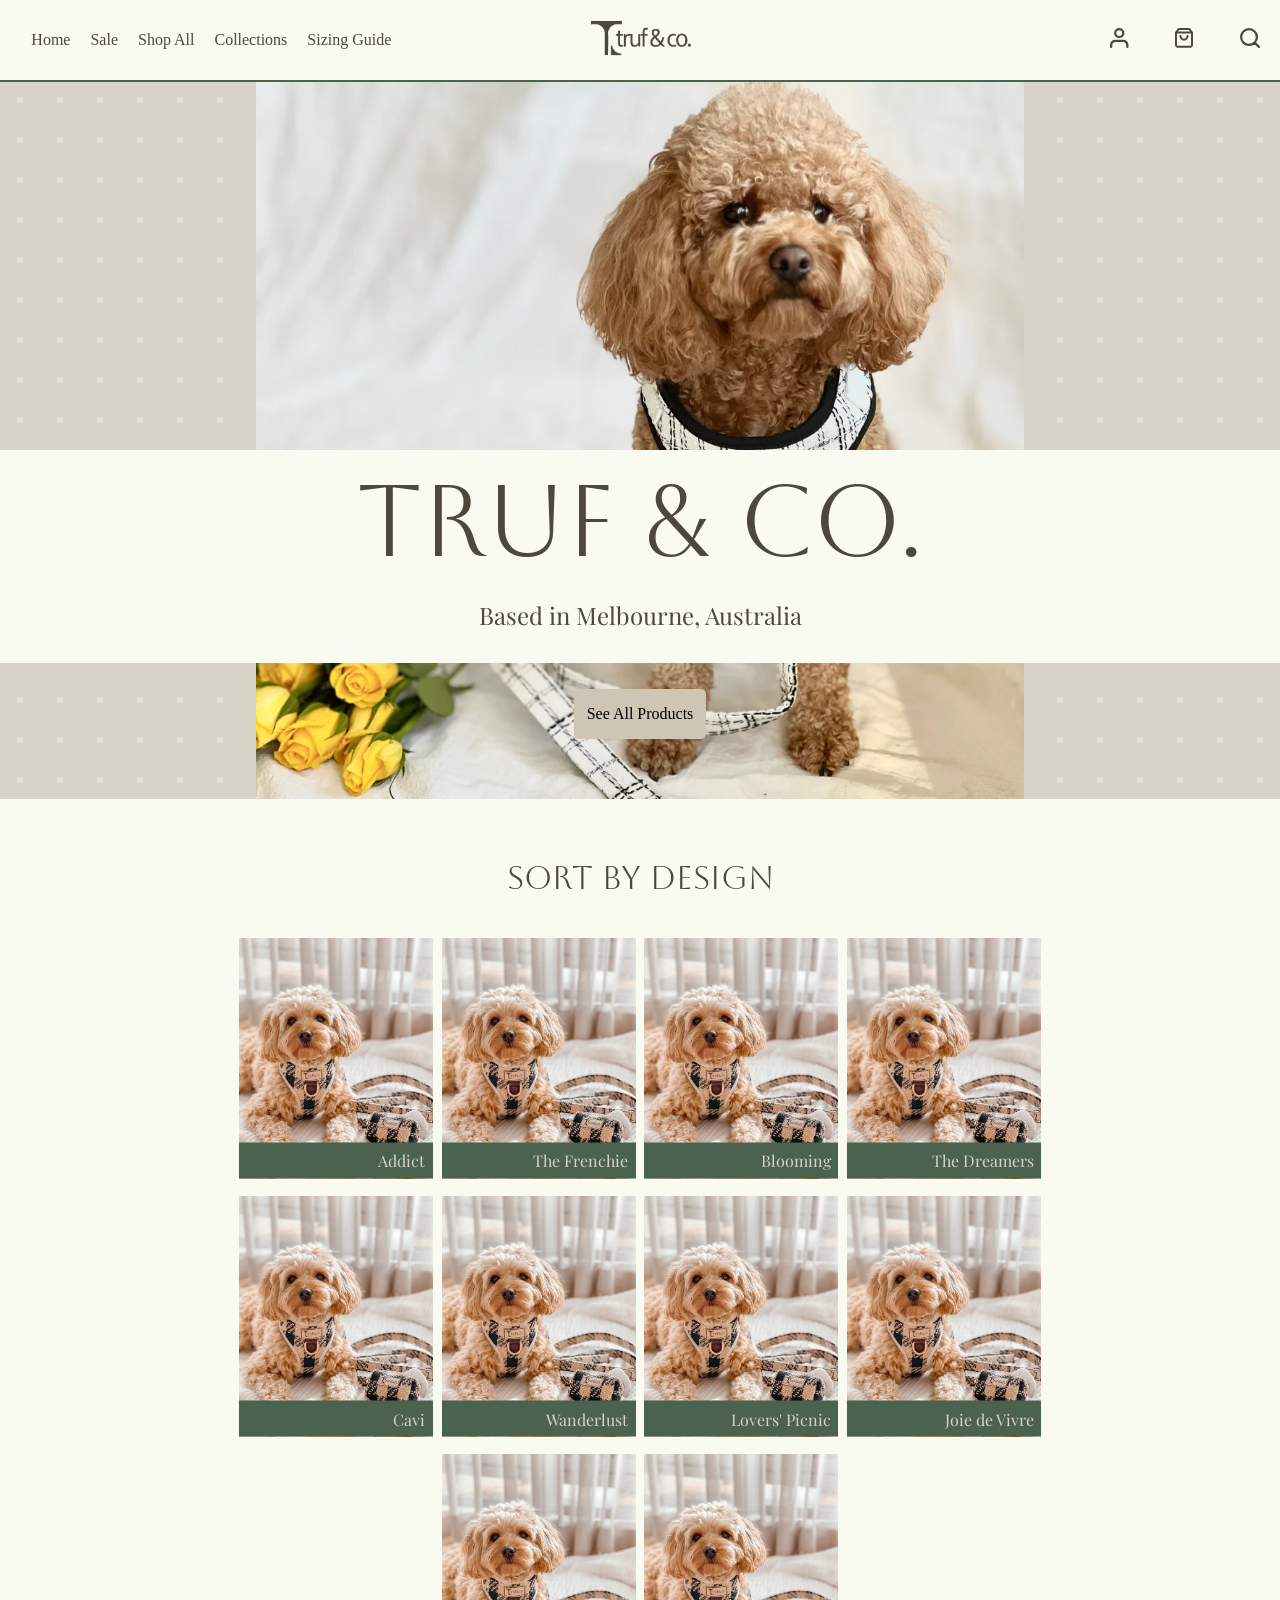
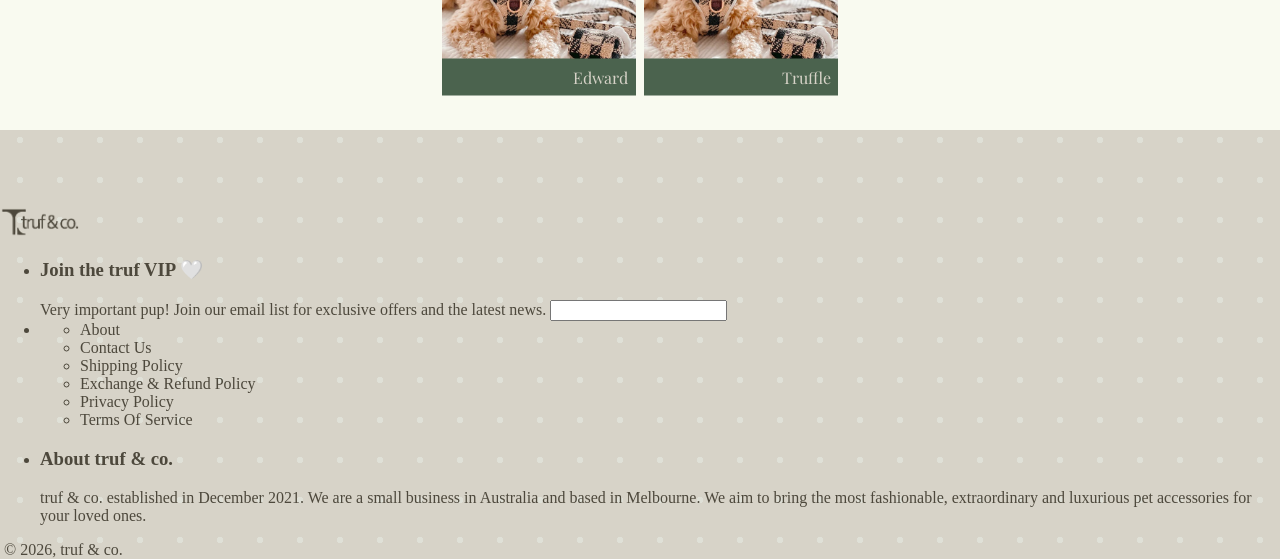
==== commit 673642bf: "completed payment and checkout, minor adjustments to overall css and animations" ====
--- a/index.html
+++ b/index.html
@@ -81,7 +81,7 @@
                 <h1>truf & co.</h1>
                 <h2>Based in Melbourne, Australia</h2>
             </div>
-            <button><a href="allProducts.html">See All Products</a></button>
+            <button onclick="window.location.href='allProducts.html'">See All Products</button>
         </div>
         </div>
     </div>
@@ -120,5 +120,6 @@
         </div>
     </footer>
 </body>
+<script src="products.js"></script>
 <script src="script.js"></script>
 </html>
--- a/style.css
+++ b/style.css
@@ -36,11 +36,46 @@
     font-weight: 100;
     font-style: normal;
 }
+button {
+    background: #CEC5B5; 
+    border: 0;
+    height: 50px;
+    cursor:pointer;
+    border-radius: 5px;
+    font-size: 16px;
+    font-family: 'Times New Roman', Times, serif;
+}
+
+button:hover, .submitB:hover {
+    cursor: pointer;
+    background-color: #4B634E;
+    color: #CEC5B5;
+    box-shadow: 0px 4px 5px rgba(77, 72, 60, .4) ;
+}
+@keyframes slideInDown {
+    from {
+        transform: translateY(100%);
+        opacity: 0;
+    }
+    to {
+        transform: translateY(0);
+        opacity: 1;
+    }
+}
+
+@keyframes fadeIn {
+    from {
+        opacity: 0;
+    }
+    to {
+        opacity: 1;
+    }
+}
 
                                                                   /* Nav bar */
 
 nav {
-    height: 61px;
+    height: 80px;
     width: 100%;
     display: grid;
     position: fixed;
@@ -51,6 +86,7 @@
     padding: 0;
     z-index: 2;
     background-color: #f9faf0;
+    border-bottom: 2px solid #4B634E;
 }
 .leftAlign {
     justify-self: start;
@@ -96,11 +132,17 @@
     padding: 5px;
 }
 
+.dropdownContent a:hover, nav a:hover{
+    border-bottom: #4B634E 1px solid;
+}
+
+
 .dropdown:hover .dropdownContent {
     display: block;
     position: absolute;
     padding: 10px;
     border-radius: 2px;
+    animation: fadeIn .1s ease-out;
 }
 .productPageNav {
     background-color: #CEC5B5;
@@ -253,7 +295,7 @@
 }
 .stickyTitle {
     position: sticky;
-    top: 50px;
+    top: 80px;
 }
                                                                   /* Section */
 .productPage{
@@ -265,6 +307,7 @@
     background-color: #f9faf0;
     --polka-bg-image:
     radial-gradient(#D7D3C8  10.6%, transparent 5.6%);
+    margin-top: 0;
 }
 #Collections {
     text-align: center;
@@ -294,7 +337,10 @@
     margin: 0;
     text-align: right;
 }
-
+.productType img {
+    max-height: 415.167px;
+    width: 100%;
+}
 .style {
     display: inline-flex;
     flex-wrap: wrap;
@@ -310,12 +356,16 @@
 }
 .style .productSection img{
     width: 100%;
-    transition: .5s ease-in;
+    max-height: 241.133px;
 }
 .style .productSection h2{
     background-color: #4B634E;
     color: #D7D3C8;
     font-size: 100%;
+}
+
+.style img{
+    width: 100%;
 }
 
 .imageB {
@@ -330,6 +380,7 @@
     }
     .imageB {
         display:block;
+        box-shadow: 0px 4px 5px rgba(77, 72, 60, .4) ;
     }
 }
 
@@ -357,6 +408,9 @@
     font-family: "helvetica";
     font-weight: bold;
     font-size: 32px;
+}
+.productDetails{
+    margin: 2%;
 }
 .productDetails h4{
     margin: 1% 0 0 0;
@@ -387,7 +441,7 @@
 
 
 
-#quantity {
+.quantity {
     display: grid;
     grid-template-columns:1fr 1fr 1fr;
     text-align: center;
@@ -396,10 +450,11 @@
     border-radius: 5px;
 }
 
-#quantity button{
+.quantity button{
     background: unset; 
     border: 0;
     padding: 2%;
+    color: #4B634E;
     cursor:pointer;
 }
 .addToCart button{
@@ -437,7 +492,7 @@
     text-align: center;
     background-color: unset;
     color: #515F59;
-    border: #515F59 solid 1px;
+    border: #515F59 solid 2px;
     border-radius: 5px;
 }
 .size p{
@@ -449,7 +504,7 @@
     width: 80px;
     height: 80px;
     border-radius: 50px;
-    border: #4D483C solid 1px;
+    border: #4D483C solid 2px;
     margin-right: 20px;
     margin-bottom: 10%;
 }
@@ -475,7 +530,7 @@
     cursor:pointer;
 }
 .productDetails summary::marker {
-  content: "";
+    content: "";
 }
 
 
@@ -484,3 +539,232 @@
     margin-top: -2%;
 }
 
+                                                                  /* cart page */
+
+#cart {
+    display: flex;
+    justify-content: center;
+    align-items: center;
+}
+
+.cartCard {
+    text-align: center;
+    width: 200px;
+    height: 650px;
+    margin: auto;
+    background: rgba(248, 249, 240, 0.50);
+    border: 2px solid #515F59;
+    padding: 10px 40px;
+    border-radius: 5px;
+}
+
+.cartCard img {
+    min-height: 200px;
+    max-height: 200px;
+    object-fit:cover;
+}
+.cartCard .quantity  {
+    margin: auto;
+    justify-content: center;
+    align-items: center;
+}
+
+.remove button {
+    background-color: transparent;
+    margin: 10px;
+    border: none;
+}
+
+.toPurchase {
+    background: #F8F9F0;
+    margin: auto;
+    display: flex; 
+    flex-direction: column;
+    justify-content: center;
+    align-items: center;
+    padding: 70px;
+}
+.toPurchase h2 {
+    margin: 0;
+    font-size: 40px;
+    color: #515F59;
+}
+.toPurchase button {
+    width: 40%;
+    height: 90px;
+    border-radius: 5px;
+    background-color: transparent;
+    margin-top: 25px;
+    color: #4D483C;
+    text-align: center;
+    font-size: 24px;
+    border: 2px solid #4B634E;
+}
+.toPurchase .toCheckout {
+    border-width: 0;
+    background-color: #CEC5B5;
+}
+
+
+                                                                  /* order summary */
+.orderSummaryPopup {
+    background-color:#f9faf0;
+    width: 30%;
+    height: auto;
+    position: fixed;
+    bottom: 0px;
+    right: 0;
+    display: flex;
+    padding: 30px 20px;
+    border: #515F59 1px solid;
+    border-top-left-radius: 5px;
+}
+.orderSummaryPopup summary{
+    width: 100%;
+    font-size: 30px;
+    border-bottom: 1px solid; color: #515F59;
+}
+
+.orderSummaryPopup details {
+    width: 100%;
+}
+
+.orderSummaryPopup :open {
+    animation: slideInDown .1s ease-out;
+}
+#orderSummary {
+    display: grid;
+    grid-template-columns: 1fr auto;
+    gap: 10px;
+    width: 90%;
+    
+}
+
+.rightText {
+    text-align: right;
+    width: 100px;
+}
+.total {
+    color: #515F59;
+    font-family: "Times New Roman";
+    font-size: 36px;
+    font-style: normal;
+    font-weight: 700;
+    margin-top: 1%;
+}
+
+
+                                                                  /* Checkout */
+.checkoutSummary {
+    height: 100%;
+    position: fixed;
+    flex-direction: column;
+    justify-content: center;
+    align-items: center;
+}
+
+form {
+    margin: 10% 50px 10% 20%;
+    max-width: 40%;
+    display: flex;
+    flex-direction: column;
+}
+form h2{
+    margin-bottom: 0%;
+}
+form ul{
+    list-style: none;
+    padding: 0;
+    display: flex;
+    flex-direction: column;
+    
+}
+form input {
+    margin: .5%;
+    border: none;
+    padding: 1%;
+    border-radius: 5px;
+}
+
+input::-webkit-outer-spin-button,
+input::-webkit-inner-spin-button {
+  -webkit-appearance: none;
+  margin: 0;
+}
+input[type=number] {
+  -moz-appearance: textfield;
+}
+
+
+.row1 input{
+    width: 90%
+}
+.row2 input{
+    width: 43.5%;
+}
+.row3 input{
+    width: 28%
+}
+
+.submitB {
+    margin-top: 5%;
+    width: 92%;
+    background-color:#4D483C;
+    color: #CEC5B5;
+    height: 50px;
+    cursor:pointer;
+    border-radius: 5px;
+    font-size: 16px;
+    font-family: 'Times New Roman', Times, serif;
+    text-align: center;
+}
+
+.hidden {
+    display: none;
+}
+
+.visible {
+    display: block;
+    animation: fadeIn 1s ease-in;
+}
+.square {
+    height: 130px;
+    width: 130px;
+    background-color: #F8F9F0;
+    border-radius: 5px;
+    box-shadow: 0 4px 4px 0 rgba(0, 0, 0, 0.25);
+    margin: auto;
+    margin-bottom: 5%;
+    display: flex;
+    justify-content: center; 
+    align-items: center;     
+}
+#purchaseComplete  {
+    width: 100%;
+    height: 100%;
+    z-index: 5;
+    position: absolute;
+    top: 0;
+    justify-content: center;
+    align-items: center;
+    text-align: center;
+    background-image: var(--polka-bg-image);
+    background-position: var(--polka-bg-position);
+    background-size: var(--polka-bg-size);
+    background-color: rgba(206, 197, 181, 1);
+}
+
+.innerpopup {
+    position: absolute;
+    top: 50%;
+    left: 50%;
+    transform: translate(-50%, -50%);
+}
+.innerpopup button {
+    width: 100%;
+    border-radius: 5px;
+    border: 2px solid #4B634E;
+    color: #4B634E;
+    background: #F8F9F0;
+    margin-top: 10%;
+}
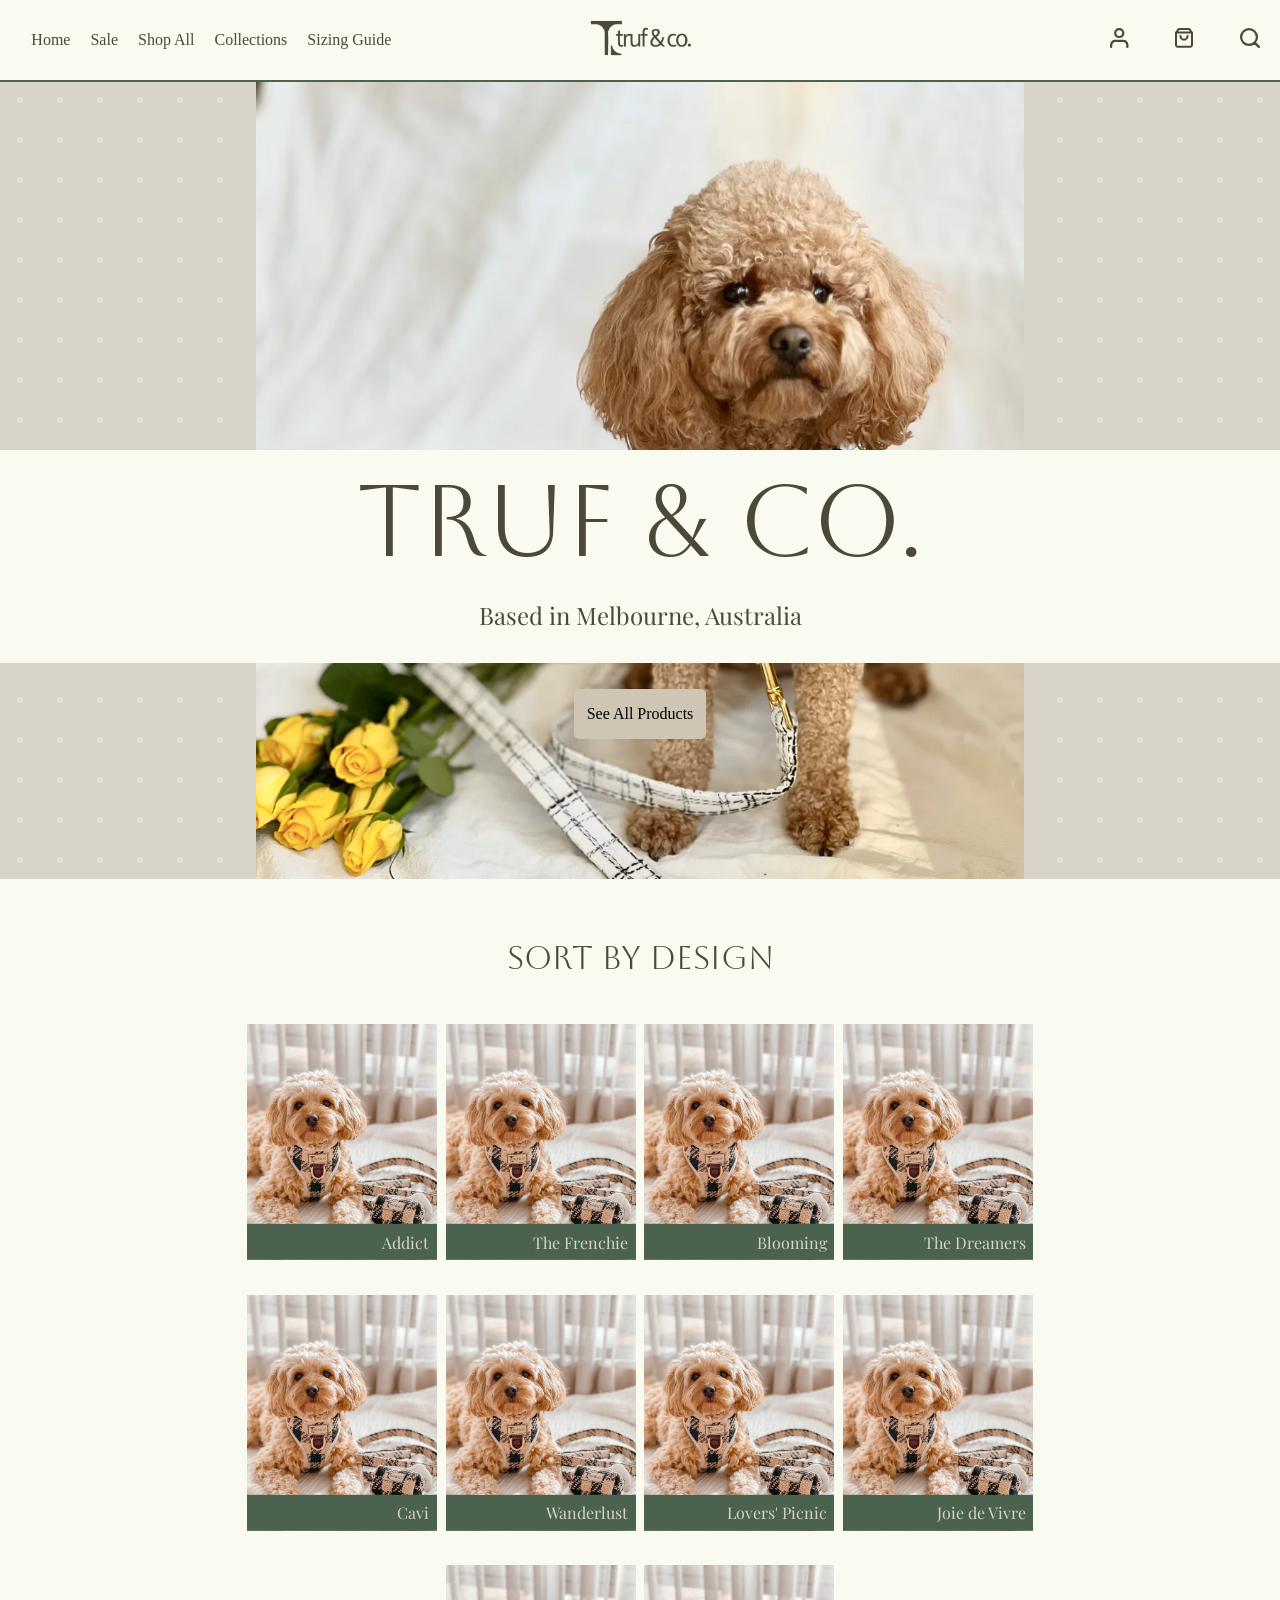
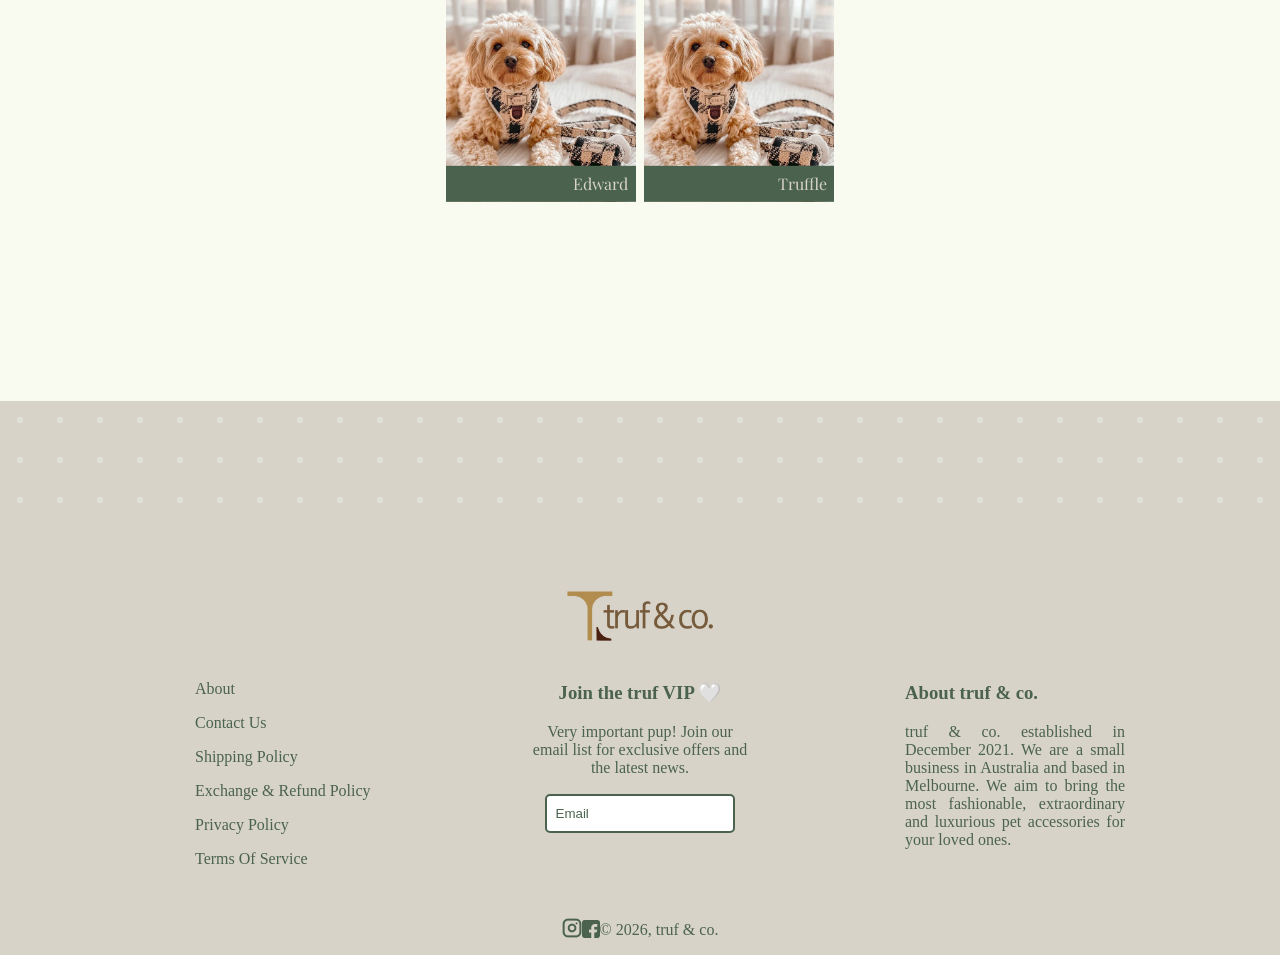
==== commit ee3ddc44: "Refactor navigation and footer structure across multiple pages; enhance mobile responsiveness and ad" ====
--- a/index.html
+++ b/index.html
@@ -54,7 +54,7 @@
             <li class="desktop"><a href="">Sizing Guide</a></li>
 
             <li><div class="mobile">
-            <a><img src="image/truflogo1Vectorized.png" height="40px"></a>
+            <a href="index.html"><img src="image/truflogo1Vectorized.png" height="40px"></a>
             </li>
         </div>
         </ul>
@@ -62,7 +62,7 @@
 
 
         <div class="center">
-            <a class="desktop"><img src="image/truflogo1Vectorized.png" height="40px"></a>
+            <a class="desktop" href="index.html"><img src="image/truflogo1Vectorized.png" height="40px"></a>
         </div>
 
 
@@ -70,7 +70,45 @@
             <span><a><img src="image/profile.svg" height="20px"></a></span>
             <span><a href="cart.html"> <img src="image/shoppingBag.svg"height="20px"> </a></span>
             <span><a> <img src="image/search.svg"height="20px"> </a></span>
-            <span class="mobile"><a> <img src="image/hamburger.svg"height="20px"> </a></span>
+            <span class="mobile"><a onclick="hide('hamburger')"> <img src="image/hamburger.svg"height="20px"> </a></span>
+            
+        </div>
+        <div id="hamburger" class="mobile hidden">
+            
+            <ul class="sideBar">
+            <li class="badge"><a onclick="hide('hamburger')">></a></li>
+            <li style="background-color: #D7D3C8;"><a href="index.html">Home</a></li>
+            <li><a href="">Sale</a></li>
+            <li>
+                <details class="dropHamburg">
+                    <summary><a href="allProducts.html" class="">Shop All</a></summary>
+                    
+                            <br><a href="harnessProductListing.html">Harnesses</a> <br><br>
+                            <a href="sweaterProductListing.html">Sweaters & Jumpers</a><br><br>
+                            <a href="">Bandanas</a><br><br>
+                            <a href="">Leashes</a><br><br>
+                            <a href="">Collars</a><br><br>
+                            <a href="">Waste Bag Holders</a><br><br>
+                            <a href="">Accessories</a><br><br>
+                            <a href="">For Hoomans</a><br>
+                </details> </li>
+            <li>
+                <details class="dropHamburg">
+                    <summary><a class="dropbtn">Collections</a></summary>
+                            <br><a href="addictProductListing.html">Addict</a> <br><br>
+                            <a href="">The Frenchie</a><br><br>
+                            <a href="">Blooming</a><br><br>
+                            <a href="">The Dreamers</a><br><br>
+                            <a href="">Cavi</a><br><br>
+                            <a href="">Wanderlust</a><br><br>
+                            <a href="">Lover's Picnic</a><br><br>
+                            <a href="">Joie de Vivre</a><br><br>
+                            <a href="">Edward</a><br><br>
+                            <a href="">Truffle</a><br>
+                </details>    
+            </li>
+            <li><a href="">Sizing Guide</a></li>
+        </ul>
         </div>
     </nav>
 
@@ -92,14 +130,9 @@
     </main>
 
     <footer>
-        <img src="image/truflogo1Vectorized.png" height="30px">
-        <ul>
-            <li> 
-                <h3>Join the truf VIP 🤍</h3> 
-                Very important pup! Join our email list for exclusive offers and the latest news.
-                <input type="email">
-            </li>
-            <li>
+            <img src="image/logo.png" style="height: 50px;" class="footerLogo desktop">
+        <div class="footerInfo">
+            <div class="footer2">
                 <ul>
                     <li>About</li>
                     <li>Contact Us</li>
@@ -108,15 +141,23 @@
                     <li>Privacy Policy</li>
                     <li>Terms Of Service</li>
                 </ul>
-            </li>
-            <li>
+            </div>
+
+            <div class="footer1"> 
+                <h3>Join the truf VIP 🤍</h3> 
+                <p>Very important pup! Join our email list for exclusive offers and the latest news.</p>
+                <input type="email" value="Email">
+            </div>
+            
+            <div class="footer3">
                 <h3>About truf & co.</h1>
                 truf & co. established in December 2021. We are a small business in Australia and based in Melbourne. We aim to bring the most fashionable, extraordinary and luxurious pet accessories for your loved ones.
-            </li>
-        </ul>
-        <div>
-            <span><img src=""><img src=""></span>
-            © 2026, truf & co.
+                </div>
+        </div>
+        
+        <div class="footerBottom">
+            <span><img src="image/Instagram.png"><img src="image/Group 24.png"></span>
+            <p>© 2026, truf & co.</p>
         </div>
     </footer>
 </body>
--- a/style.css
+++ b/style.css
@@ -7,6 +7,7 @@
 }
 body{
     margin: 0;
+    margin-top: 80px;
     padding: 0;
     font-family: "Times New Roman", system-ui;
     overflow-x: hidden;
@@ -72,6 +73,7 @@
     }
 }
 
+
                                                                   /* Nav bar */
 
 nav {
@@ -84,7 +86,7 @@
     grid-template-columns:1fr 1fr 1fr;
     align-items: center;
     padding: 0;
-    z-index: 2;
+    z-index: 10;
     background-color: #f9faf0;
     border-bottom: 2px solid #4B634E;
 }
@@ -157,12 +159,100 @@
     display: none;
 }
 
-@media (max-width: 750px) {
-    .mobile {
-        display: block;
-    }
-    .desktop {
-        display: none;
+#hamburger {
+    height: 100%;
+    width: 80%;
+    background-color: #F8F9F0;
+    position:fixed;
+    top: 0;
+    right: 0;
+    box-shadow: 10px 0 100px #4D483C;
+}
+
+.sideBar {
+    list-style-type: none;
+    margin-top: 20%;
+    padding-left: 0px;
+    font-weight: 400;
+    font-size: 20px;
+}
+.sideBar li{
+    padding-left: 10%;
+}
+
+
+                                                                  /* Footer */
+footer {
+    color: #4B634E;
+    background-color: #D7D3C8;
+    padding: 3% 5% 0;
+    margin-top: 10%;
+}
+.footerLogo, .footerBottom{
+    margin: 2% auto;
+    display: flex;
+    justify-content: center; 
+    align-items: center;
+    flex-direction: row;
+}
+.footerBottom{
+    margin-bottom: 0;
+}
+footer input {
+    margin: .5%;
+    border: #4B634E 2px solid;
+    padding: 10px 4%;
+    border-radius: 5px;
+    color: #4B634E;
+}
+
+.footerInfo {
+    display: flex;
+    justify-content: center;
+    gap: 155px;
+    width: 100%;
+}
+.footer1{
+    justify-content: center;
+    text-align: center;
+    width: 220px;
+    order: 2;
+}
+.footer2, .footer2 ul {
+    display: flex;
+    width: 220px;
+    height: 218px;
+    flex-direction: column;
+    align-items: flex-start;
+    gap: 16px;
+    list-style-type: none;
+}
+.footer2 { order: 1; }
+.footer3 {
+    text-align: justify;
+    align-items: flex-end;
+    width: 220px;
+    order: 3;
+}
+@media (max-width: 1000px) {
+    .footerInfo{
+        display: flex;
+        gap: 0;
+        flex-direction: column ;
+        align-items: center;
+        width: 100%;
+    }
+    .footer1 { 
+        order: 1; 
+        width: 100%;
+    }
+    .footer2 { 
+        order: 2; 
+        width: 100%;
+    }
+    .footer3 { 
+        order: 3;
+        width: 100%; 
     }
 }
                                                                   /* Hero */
@@ -208,6 +298,21 @@
     margin-top: 2%;
     padding: .75% 1% .75% 1%;
 }
+@media (max-width: 1130px) {
+    .hero {
+        height: 735px;
+        margin: 0;
+    }
+    .hero img{
+        height: 100%;
+        max-width: 100%;
+        width: 100%;
+        margin: 0;
+    }
+    .banner h1{
+        font-size: 60px;
+    }
+}
 
                                                                   /* Product List Card */
 
@@ -226,7 +331,7 @@
     object-fit: cover;
 }
 .productText {
-    z-index: 2;
+    z-index: 1;
     background-color: #D7D3C8;
     padding: 4%;
     padding-bottom: 0;
@@ -253,6 +358,19 @@
     padding: 0 7%;
     border-radius: 25px;
 }
+@media (max-width: 1130px) {
+    .productCard{
+        flex-direction: row;
+        width: 190px;
+        height: 262px;
+        margin-bottom: 19%;
+    }
+    .productCard img {
+        width: 190px;
+        max-height: 262px;
+    }
+}
+
                                                                   /* Headers */
 .wrapper {
     width: 100%;
@@ -295,6 +413,7 @@
 }
 .stickyTitle {
     position: sticky;
+    z-index: 3;
     top: 80px;
 }
                                                                   /* Section */
@@ -308,10 +427,11 @@
     --polka-bg-image:
     radial-gradient(#D7D3C8  10.6%, transparent 5.6%);
     margin-top: 0;
+    margin-bottom: 0;
 }
 #Collections {
     text-align: center;
-    padding: 3% 0;
+    padding: 3% 0 15% 0;
 }
                                                                   /* Section cards */
 .productType {
@@ -350,8 +470,8 @@
 }
 .style .productSection {
     max-height: 10%;
-    width: 194px;
-    margin: 2.3% 0.5%;
+    width: 190px;
+    margin: 3% 0.5%;
     height: 217px;
 }
 .style .productSection img{
@@ -384,7 +504,28 @@
     }
 }
 
-
+@media (max-width: 1130px) {
+    #allProducts {
+        margin: 0;
+        padding:0;
+        flex-direction: row;
+        width: 100%;
+    }
+    .productType .productSection {
+        width: 190px;
+        height: auto;
+        max-height: 236.167px;
+        margin-top: 0;
+    }
+    .productType .productSection img{
+        width: 190px;
+        height: auto;
+        max-height: 236.167px;
+    }
+    .productType h2{
+        font-size: 16px;
+    }
+}
                                                                   /* product page */
 .productInfo {
     display: grid;
@@ -456,10 +597,10 @@
     padding: 2%;
     color: #4B634E;
     cursor:pointer;
+    box-shadow: none;
 }
 .addToCart button{
     margin-top: 6%;
-    background: #CEC5B5; 
     border: 0;
     width: 200%;
     height: 50px;
@@ -539,19 +680,73 @@
     margin-top: -2%;
 }
 
-                                                                  /* cart page */
-
-#cart {
-    display: flex;
+#popup {
+    padding: 0 45px;
+    z-index: 5;
+    position: fixed;
+    top: 80px;
+    right: 6%;
     justify-content: center;
     align-items: center;
+    text-align: center; 
+    background-color: rgba(215, 211, 200, 1);
+    border: #4D483C 2px solid;
+    border-radius: 5px;
+}
+#popup img {
+    width: 200px;
+    max-height: 200px;
+    object-fit: cover;
+    border-radius: 5px;
+    border: #4D483C 2px solid;
+}
+#popup button {
+    margin-top: 10%;
+    width: 100%;
+    border: #4D483C 2px solid;
+}
+.badge {
+    position: absolute;
+    top: 10px;
+    right: 10px;
+    cursor: pointer;
+}
+
+@media (max-width: 1130px) {
+    .productInfo {
+        display: flex;
+        flex-direction: column;
+    }
+    .productDetails h2{
+        font-size: 36px;
+    }
+    .productDetails h4{
+        font-size: 12px;
+    }
+    .productPrice span, .tableHeadings th {
+        font-size: 20px;
+    }
+
+    .tableData span{
+        width: 30%;
+        height: 50px;
+    }
+}
+                                                                  /* cart page */
+
+#cart {
+    display: flex;
+    padding: 2%;
+    justify-content: flex-start;
+    align-items: center;
+    flex-wrap: wrap;
 }
 
 .cartCard {
     text-align: center;
     width: 200px;
+    margin: 1%;
     height: 650px;
-    margin: auto;
     background: rgba(248, 249, 240, 0.50);
     border: 2px solid #515F59;
     padding: 10px 40px;
@@ -573,6 +768,7 @@
     background-color: transparent;
     margin: 10px;
     border: none;
+    box-shadow: none;
 }
 
 .toPurchase {
@@ -584,6 +780,9 @@
     align-items: center;
     padding: 70px;
 }
+.toPurchase h1 {
+    font-size: 60px;
+}
 .toPurchase h2 {
     margin: 0;
     font-size: 40px;
@@ -616,6 +815,7 @@
     right: 0;
     display: flex;
     padding: 30px 20px;
+    box-sizing: border-box;
     border: #515F59 1px solid;
     border-top-left-radius: 5px;
 }
@@ -719,14 +919,7 @@
     text-align: center;
 }
 
-.hidden {
-    display: none;
-}
-
-.visible {
-    display: block;
-    animation: fadeIn 1s ease-in;
-}
+
 .square {
     height: 130px;
     width: 130px;
@@ -767,4 +960,52 @@
     color: #4B634E;
     background: #F8F9F0;
     margin-top: 10%;
+}
+.checkoutSummary2{
+    display: none;
+}
+@media (max-width: 1200px) {
+    .toPurchase button{
+        width: 80%;
+    }
+    #cart {
+        padding: 50px;
+    }
+    .orderSummaryPopup {
+        width: 100%;
+    }
+    .toPurchase h1 {
+        font-size: 40px;
+    }
+    .toPurchase h2, .toPurchase button{
+        font-size: 20px;
+        height: 60px;
+    }
+    .checkoutSummary {
+        display: none;
+    }
+    .checkoutSummary2 {
+        display: block;
+    }
+    form {
+        max-width: 80%;
+        margin-left: auto;
+    }
+
+}
+@media (max-width: 750px) {
+    .mobile {
+        display: block;
+    }
+    .desktop {
+        display: none;
+    }
+}
+.hidden {
+    display: none;
+}
+
+.visible {
+    display: block;
+    animation: fadeIn 1s ease-in;
 }
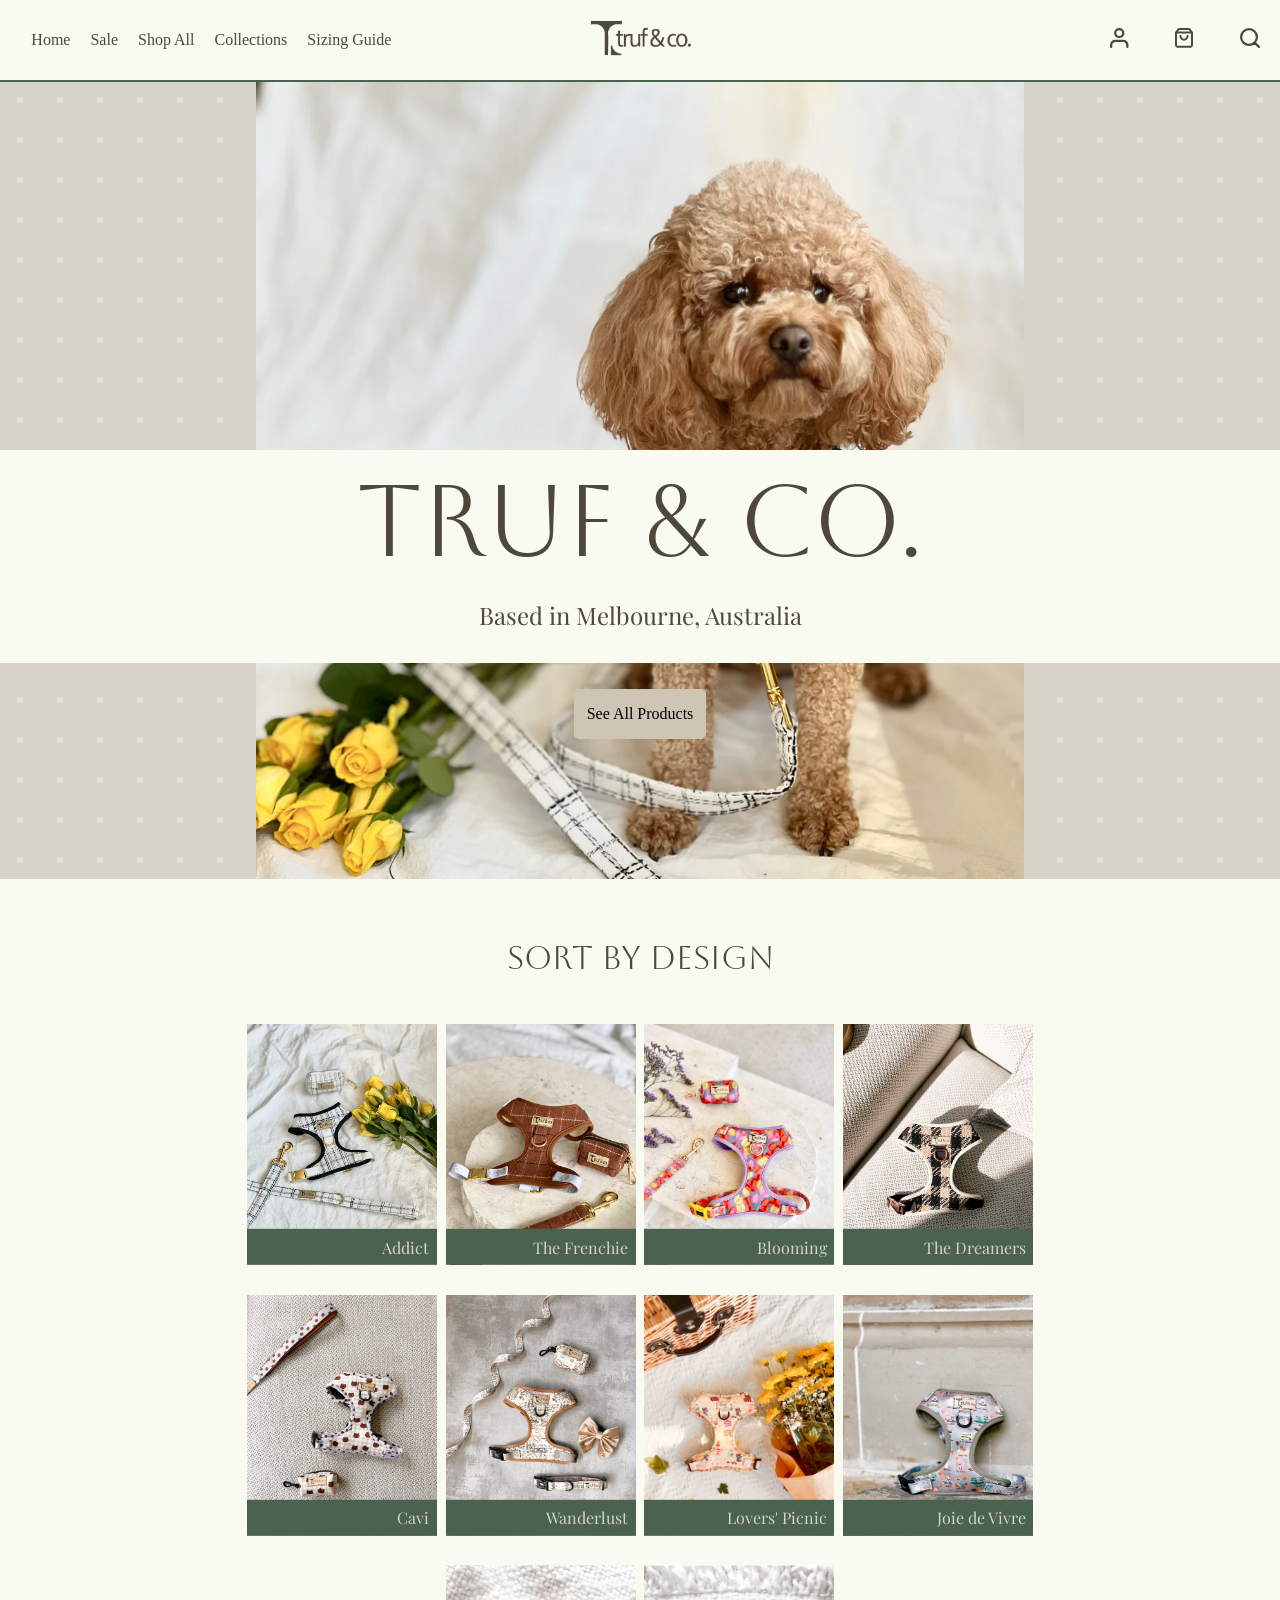
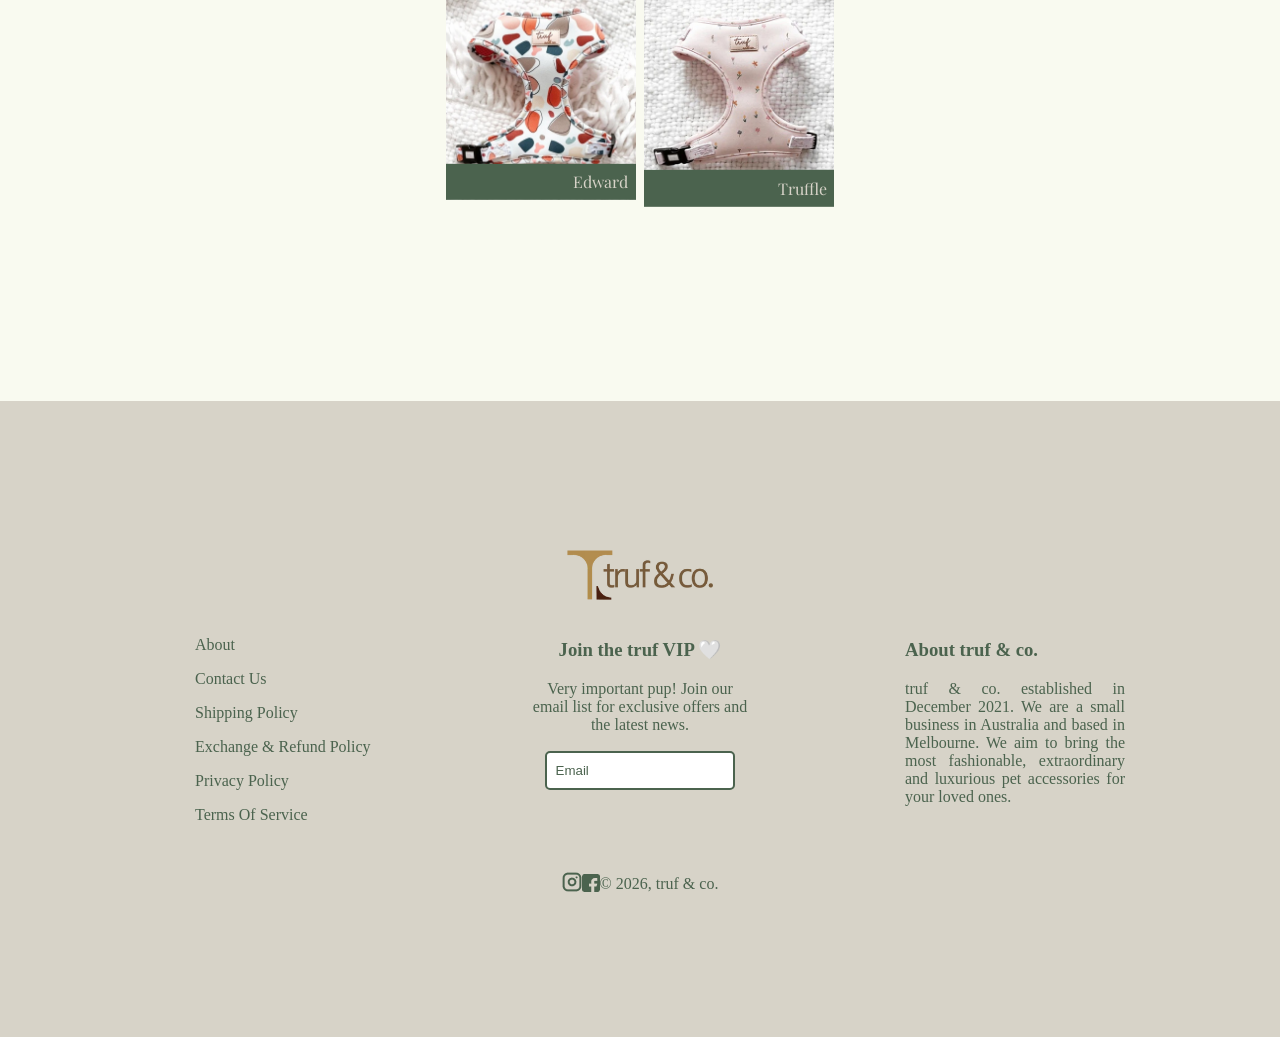
==== commit 7ef926e6: "created suggested for you section, further css adjustments for responsiveness" ====
--- a/index.html
+++ b/index.html
@@ -54,7 +54,7 @@
             <li class="desktop"><a href="">Sizing Guide</a></li>
 
             <li><div class="mobile">
-            <a href="index.html"><img src="image/truflogo1Vectorized.png" height="40px"></a>
+            <a href="index.html" style="border: none;"><img src="image/truflogo1Vectorized.png" height="40px"></a>
             </li>
         </div>
         </ul>
@@ -62,7 +62,7 @@
 
 
         <div class="center">
-            <a class="desktop" href="index.html"><img src="image/truflogo1Vectorized.png" height="40px"></a>
+            <a class="desktop" href="index.html" style="border: none;"><img src="image/truflogo1Vectorized.png" height="40px"></a>
         </div>
 
 
--- a/style.css
+++ b/style.css
@@ -186,7 +186,7 @@
     color: #4B634E;
     background-color: #D7D3C8;
     padding: 3% 5% 0;
-    margin-top: 10%;
+    padding: 10%;
 }
 .footerLogo, .footerBottom{
     margin: 2% auto;
@@ -315,6 +315,20 @@
 }
 
                                                                   /* Product List Card */
+#products {
+    display: flex;
+    flex-wrap: wrap;
+    justify-content: center;
+    padding-bottom: 5%;
+}
+
+.suggest {
+    width: 90%;
+    margin: auto;
+    margin-top: 1%;
+    padding: 1% 5% 5% 5% ;
+    background-color: #F8F9F0;
+}
 
 .productCard{
     display: inline-flex;
@@ -332,10 +346,12 @@
 }
 .productText {
     z-index: 1;
-    background-color: #D7D3C8;
+    background-color: #F8F9F0;
     padding: 4%;
     padding-bottom: 0;
     height: 64px;
+    color: #4B634E;
+    font-size: 18px;
 }
 .productText p, .productText span{
     margin: 0 2% 0 2%;
@@ -344,6 +360,7 @@
 }
 .productText h4 {
     margin: 1%;
+    font-weight: 400;
 }
 .saleBadge {
     background-color: #4B634E;
@@ -364,12 +381,18 @@
         width: 190px;
         height: 262px;
         margin-bottom: 19%;
+        
+    }
+    .productText{
+        font-size: 16px;
     }
     .productCard img {
         width: 190px;
         max-height: 262px;
     }
 }
+
+
 
                                                                   /* Headers */
 .wrapper {
